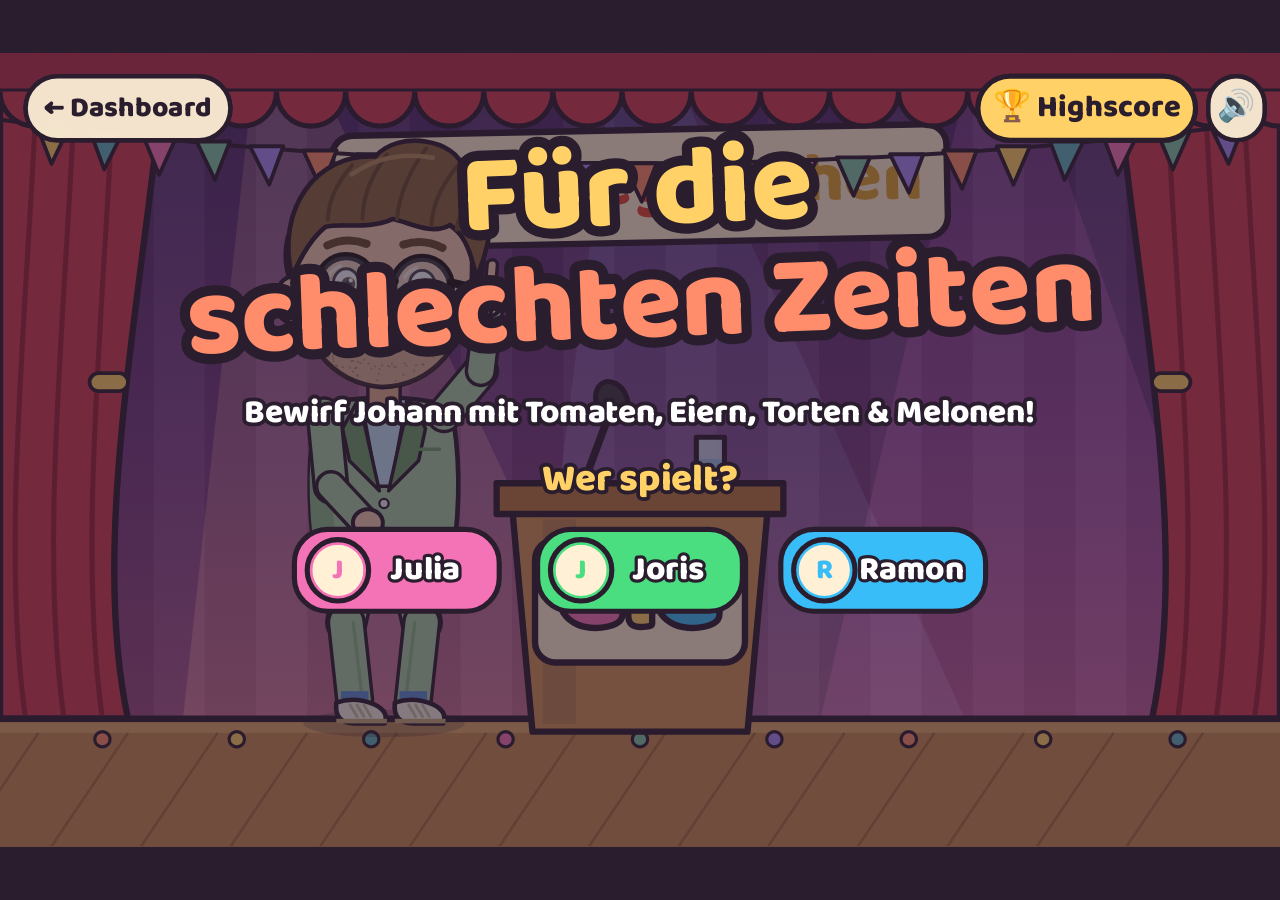
==== schlechte-zeiten.html @ 1fc14982 "Neues Spiel „Für die schlechten Zeiten“ + Kachel im Dashboard - Johann-Karikatur am Rednerpult, bewe" ====
<!doctype html>
<html lang="de">
<head>
<meta charset="utf-8">
<meta name="viewport" content="width=device-width,initial-scale=1,viewport-fit=cover,user-scalable=no">
<meta name="theme-color" content="#2a1d2e">
<title>Für die schlechten Zeiten</title>
<link rel="preconnect" href="https://fonts.googleapis.com">
<link href="https://fonts.googleapis.com/css2?family=Baloo+2:wght@600;800&display=swap" rel="stylesheet">
<style>
html,body{margin:0;height:100%;background:#2a1d2e;overflow:hidden;touch-action:none;-webkit-user-select:none;user-select:none;-webkit-tap-highlight-color:transparent}
canvas{display:block;width:100vw;height:100vh}
/* Hinweis: Handy ins Querformat drehen (nur Handys im Hochformat) */
#rotate{position:fixed;inset:0;z-index:5;display:none;flex-direction:column;align-items:center;justify-content:center;gap:18px;padding:28px;text-align:center;
  background:linear-gradient(160deg,#4a2a6e,#a14f86);color:#fff;font-family:'Baloo 2',system-ui,sans-serif}
#rotate .phone{width:64px;height:104px;border:6px solid #fff;border-radius:16px;position:relative;animation:turn 2.4s ease-in-out infinite}
#rotate .phone::after{content:"";position:absolute;bottom:6px;left:50%;width:14px;height:4px;margin-left:-7px;border-radius:2px;background:#fff}
@keyframes turn{0%,20%{transform:rotate(0)}50%,80%{transform:rotate(-90deg)}100%{transform:rotate(0)}}
#rotate h2{margin:6px 0 0;font-size:30px;font-weight:800;line-height:1.1}
#rotate p{margin:0;font-size:17px;opacity:.85;max-width:300px}
#rotate button{margin-top:6px;font:inherit;font-weight:800;font-size:15px;color:#fff;background:rgba(255,255,255,.18);border:2px solid rgba(255,255,255,.6);border-radius:999px;padding:10px 18px}
@media (orientation:portrait) and (pointer:coarse){ body:not(.hochformat) #rotate{display:flex} }
</style>
</head>
<body>
<canvas id="c"></canvas>
<div id="rotate">
  <div class="phone"></div>
  <h2>Bitte dreh dein Handy 📱↻</h2>
  <p>„Für die schlechten Zeiten" macht im Querformat am meisten Spaß.</p>
  <button onclick="document.body.classList.add('hochformat')">Trotzdem im Hochformat spielen</button>
</div>
<script>
/* =====================================================================
   FÜR DIE SCHLECHTEN ZEITEN
   Johann hält eine Rede am Pult – und du bewirfst ihn mit Tomaten,
   Eiern, Torten und Wassermelonen. Tippen = werfen. 60 Sekunden.
   Alles ist Vektorgrafik → scharf auf jedem Bildschirm.
   ===================================================================== */
const cv = document.getElementById('c'); let g = cv.getContext('2d');
const VW = 1000, VH = 620;                              // logische Spielfläche
let S = 1, OX = 0, OY = 0, DPR = 1;
function fit() {
  DPR = Math.min(devicePixelRatio || 1, 2);
  cv.width = innerWidth * DPR; cv.height = innerHeight * DPR;
  S = Math.min(innerWidth / VW, innerHeight / VH);
  OX = (innerWidth - VW * S) / 2; OY = (innerHeight - VH * S) / 2;
}
addEventListener('resize', fit); fit();

const OUT = '#2a1d2e';
const COL = { coral: '#ff8c6b', gold: '#ffd166', cream: '#fff0d6', teal: '#3a7f8f', tealDk: '#285c69', pink: '#f472b6' };
const FONT = (w, s) => `${w} ${s}px 'Baloo 2', system-ui, sans-serif`;
const rand = (a, b) => a + Math.random() * (b - a);
const clamp = (v, a, b) => Math.max(a, Math.min(b, v));
const store = { get(k, d) { try { const v = localStorage.getItem('fdsz.' + k); return v ? JSON.parse(v) : d; } catch { return d; } }, set(k, v) { try { localStorage.setItem('fdsz.' + k, JSON.stringify(v)); } catch {} } };

/* ---------------- Wurfgeschosse ---------------- */
const ITEMS = [
  { key: 'tomato', name: 'Tomate', pts: 10, speed: .55, r: 16, cool: .22 },
  { key: 'egg', name: 'Ei', pts: 15, speed: .5, r: 13, cool: .3 },
  { key: 'pie', name: 'Torte', pts: 25, speed: .7, r: 22, cool: .55 },
  { key: 'melon', name: 'Melone', pts: 40, speed: .9, r: 28, cool: 1.0 },
];
function drawItem(key, x, y, r, rot = 0) {
  g.save(); g.translate(x, y); g.rotate(rot); g.lineWidth = Math.max(2, r * .14); g.strokeStyle = OUT; g.lineJoin = 'round';
  if (key === 'tomato') {
    g.fillStyle = '#e8402e'; g.beginPath(); g.ellipse(0, 0, r, r * .9, 0, 0, 7); g.fill(); g.stroke();
    g.fillStyle = 'rgba(255,255,255,.45)'; g.beginPath(); g.ellipse(-r * .35, -r * .35, r * .25, r * .15, -.6, 0, 7); g.fill();
    g.fillStyle = '#3fa34d'; g.beginPath(); for (let i = 0; i < 5; i++) { const a = i / 5 * 6.28; g.moveTo(0, -r * .8); g.lineTo(Math.cos(a) * r * .45, -r * .8 + Math.sin(a) * r * .3); } g.lineWidth = r * .12; g.strokeStyle = '#3fa34d'; g.stroke();
  } else if (key === 'egg') {
    g.fillStyle = '#fff8ee'; g.beginPath(); g.ellipse(0, 0, r * .8, r, 0, 0, 7); g.fill(); g.stroke();
    g.fillStyle = 'rgba(42,29,46,.08)'; g.beginPath(); g.ellipse(r * .2, r * .2, r * .45, r * .6, 0, 0, 7); g.fill();
  } else if (key === 'pie') {
    g.fillStyle = '#d9a35b'; g.beginPath(); g.ellipse(0, r * .25, r, r * .55, 0, 0, 7); g.fill(); g.stroke();
    g.fillStyle = '#fff8ee'; g.beginPath(); g.ellipse(0, -r * .05, r * .92, r * .5, 0, 0, 7); g.fill(); g.stroke();
    for (const dx of [-.45, 0, .45]) { g.fillStyle = '#fff8ee'; g.beginPath(); g.arc(dx * r, -r * .35, r * .22, 0, 7); g.fill(); g.stroke(); }
    g.fillStyle = '#e8402e'; g.beginPath(); g.arc(0, -r * .55, r * .16, 0, 7); g.fill(); g.stroke();
  } else {
    g.fillStyle = '#3f9d4a'; g.beginPath(); g.ellipse(0, 0, r, r * .78, 0, 0, 7); g.fill(); g.stroke();
    g.strokeStyle = '#2a6b33'; g.lineWidth = r * .1; for (const k of [-.5, 0, .5]) { g.beginPath(); g.ellipse(k * r * .7, 0, r * .12, r * .7, 0, 0, 7); g.stroke(); }
    g.fillStyle = 'rgba(255,255,255,.35)'; g.beginPath(); g.ellipse(-r * .4, -r * .4, r * .25, r * .12, -.5, 0, 7); g.fill();
  }
  g.restore();
}
// Spritzer (bleiben an Johann oder an der Wand kleben)
function drawSplat(sp) {
  g.save(); g.translate(sp.x, sp.y); g.rotate(sp.rot); g.scale(sp.s, sp.s); g.globalAlpha = sp.a ?? 1;
  const blobs = sp.blobs;
  if (sp.key === 'tomato') { g.fillStyle = '#d93a2b'; blobs.forEach(b => { g.beginPath(); g.ellipse(b[0], b[1], b[2], b[2] * .8, 0, 0, 7); g.fill(); }); g.fillStyle = '#ffd38a'; blobs.slice(0, 4).forEach(b => { g.beginPath(); g.ellipse(b[0] * .5, b[1] * .5, 2, 1.4, 0, 0, 7); g.fill(); }); }
  else if (sp.key === 'egg') { g.fillStyle = '#fff8ee'; blobs.forEach(b => { g.beginPath(); g.arc(b[0], b[1], b[2], 0, 7); g.fill(); }); g.fillStyle = '#ffc533'; g.beginPath(); g.arc(0, 0, 8, 0, 7); g.fill(); g.fillStyle = 'rgba(255,255,255,.5)'; g.beginPath(); g.arc(-2, -2, 2.5, 0, 7); g.fill(); }
  else if (sp.key === 'pie') { g.fillStyle = '#fffaf2'; blobs.forEach(b => { g.beginPath(); g.arc(b[0], b[1], b[2] * 1.2, 0, 7); g.fill(); }); g.fillStyle = '#e8402e'; g.beginPath(); g.arc(3, -4, 4, 0, 7); g.fill(); g.fillStyle = '#d9a35b'; g.fillRect(-10, 6, 8, 4); }
  else { g.fillStyle = '#ff5a6b'; blobs.forEach(b => { g.beginPath(); g.arc(b[0], b[1], b[2], 0, 7); g.fill(); }); g.fillStyle = '#2a1d2e'; blobs.slice(0, 7).forEach(b => { g.beginPath(); g.ellipse(b[0] * .6, b[1] * .6, 1.6, 2.6, .5, 0, 7); g.fill(); }); g.fillStyle = '#3f9d4a'; g.fillRect(-14, 10, 12, 4); g.fillRect(6, -14, 10, 4); }
  g.restore();
}
function makeSplat(key, x, y, size) {
  const n = key === 'melon' ? 12 : key === 'pie' ? 9 : 7, blobs = [];
  for (let i = 0; i < n; i++) { const a = rand(0, 6.28), d = i === 0 ? 0 : rand(4, 16); blobs.push([Math.cos(a) * d, Math.sin(a) * d, i === 0 ? 11 : rand(3, 7)]); }
  return { key, x, y, s: size, rot: rand(0, 6.28), blobs, life: 1 };
}

/* =====================================================================
   JOHANN – Karikatur (großer Kopf, Haartolle, runde Brille, Dreitagebart,
   mintgrüner Anzug, hellblaues Hemd, weiße Sneaker, „Raute"-Hände)
   Ursprung = zwischen den Füßen. Höhe ≈ 330.
   ===================================================================== */
const J = { skin: '#f3cdb2', skinSh: '#e2ad90', stubble: 'rgba(120,80,55,.22)', hair: '#8b6640', hairDk: '#664a2c', hairHi: '#b38b5c',
  suit: '#a9cfa8', suitSh: '#8ab889', suitDk: '#6f9d6e', shirt: '#bfe0f5', shoe: '#f3eee4', sock: '#5b8fd6' };
function limb(x1, y1, x2, y2, w, col) {
  g.lineCap = 'round'; g.strokeStyle = OUT; g.lineWidth = w + 6; g.beginPath(); g.moveTo(x1, y1); g.lineTo(x2, y2); g.stroke();
  g.strokeStyle = col; g.lineWidth = w; g.beginPath(); g.moveTo(x1, y1); g.lineTo(x2, y2); g.stroke();
}
function shape(fill, path, lw = 4) { g.beginPath(); path(); g.closePath(); g.fillStyle = fill; g.fill(); g.lineWidth = lw; g.strokeStyle = OUT; g.lineJoin = 'round'; g.stroke(); }
function drawJohann(jx, jy, sc, st) {
  // st: { t, mood: 'smug'|'hit'|'angry'|'duck', hands: 'raute'|'up'|'point', duck: 0..1, walk }
  g.save(); g.translate(jx, jy); g.scale(sc, sc);
  const D = st.duck * CROUCH, bob = Math.sin(st.t * 3) * 2 * (1 - st.duck), step = Math.sin(st.walk) * 10 * (1 - st.duck);
  // Schatten
  g.fillStyle = 'rgba(42,29,46,.22)'; g.beginPath(); g.ellipse(0, 4, 70, 12, 0, 0, 7); g.fill();
  // Beine (mintgrüne Hose): Hüfte sinkt beim Ducken, Knie knicken nach außen → echtes In-die-Hocke-Gehen
  for (const s of [-1, 1]) {
    const fx = s * (22 + st.duck * 18) + (s > 0 ? step : -step) * .6, fy = -16, hx = s * 18, hy = -150 + D;
    const dx = fx - hx, dy = fy - hy, d = Math.hypot(dx, dy), seg = 68, k = Math.sqrt(Math.max(0, seg * seg - (d / 2) ** 2));
    const kx = (hx + fx) / 2 + s * k * dy / d, ky = (hy + fy) / 2 - s * k * dx / d;
    limb(hx, hy, kx, ky, 31, J.suit); limb(kx, ky, fx, fy, 28, J.suit);
    g.strokeStyle = J.suitSh; g.lineWidth = 3; g.beginPath(); g.moveTo(kx - s * 6, ky); g.lineTo(fx - s * 6, fy - 6); g.stroke();
    g.fillStyle = J.sock; g.fillRect(fx - 12, -24, 24, 10);
    shape(J.shoe, () => { g.moveTo(fx - 16, -14); g.quadraticCurveTo(fx - 18, 4, fx, 4); g.lineTo(fx + 26, 4); g.quadraticCurveTo(fx + 30, -6, fx + 18, -12); g.quadraticCurveTo(fx, -20, fx - 16, -14); });
    g.strokeStyle = '#c9bfa8'; g.lineWidth = 2.4; for (const q of [0, 6, 12]) { g.beginPath(); g.moveTo(fx - 4 + q, -12); g.lineTo(fx + 2 + q, -2); g.stroke(); }
    g.fillStyle = '#c9a77a'; g.fillRect(fx - 16, 0, 44, 4);
  }
  g.translate(0, D + bob);
  // Oberkörper: Sakko
  shape(J.suit, () => { g.moveTo(-58, -270); g.quadraticCurveTo(0, -284, 58, -270); g.quadraticCurveTo(70, -210, 60, -140); g.lineTo(-60, -140); g.quadraticCurveTo(-70, -210, -58, -270); });
  g.fillStyle = J.suitSh; g.beginPath(); g.moveTo(-58, -270); g.quadraticCurveTo(-70, -210, -60, -140); g.lineTo(-40, -140); g.quadraticCurveTo(-50, -210, -40, -268); g.fill();
  // Hemd + Revers
  shape(J.shirt, () => { g.moveTo(-20, -276); g.lineTo(20, -276); g.lineTo(6, -200); g.lineTo(-6, -200); }, 3);
  shape(J.suitDk, () => { g.moveTo(-22, -276); g.lineTo(-4, -196); g.lineTo(-30, -222); g.lineTo(-36, -250); }, 3);
  shape(J.suitDk, () => { g.moveTo(22, -276); g.lineTo(4, -196); g.lineTo(30, -222); g.lineTo(36, -250); }, 3);
  g.fillStyle = '#e8f3f2'; for (const y of [-185, -160]) { g.beginPath(); g.arc(0, y, 4, 0, 7); g.fill(); g.lineWidth = 2; g.strokeStyle = OUT; g.stroke(); }
  g.strokeStyle = J.suitDk; g.lineWidth = 3; g.beginPath(); g.moveTo(26, -232); g.lineTo(48, -232); g.stroke();
  // Arme + Hände
  if (st.hands === 'up') {                                 // Hände schützend hoch
    limb(-52, -262, -70, -300, 26, J.suit); limb(-70, -300, -40, -330, 22, J.suit);
    limb(52, -262, 70, -300, 26, J.suit); limb(70, -300, 40, -330, 22, J.suit);
    for (const s of [-1, 1]) { shape(J.skin, () => g.ellipse(s * 36, -338, 14, 16, 0, 0, 7), 3.5); }
  } else if (st.hands === 'point') {                       // erhobener Zeigefinger (Rede!)
    limb(-52, -262, -46, -200, 26, J.suit); limb(-46, -200, -20, -172, 22, J.suit); shape(J.skin, () => g.ellipse(-14, -168, 13, 12, 0, 0, 7), 3.5);
    limb(52, -262, 84, -300, 26, J.suit); limb(84, -300, 90, -350, 22, J.suit);
    shape(J.skin, () => g.ellipse(90, -360, 12, 13, 0, 0, 7), 3.5); limb(92, -370, 94, -392, 6, J.skin);
  } else {                                                 // die berühmte „Raute"
    limb(-52, -262, -50, -196, 26, J.suit); limb(-50, -196, -16, -176, 22, J.suit);
    limb(52, -262, 50, -196, 26, J.suit); limb(50, -196, 16, -176, 22, J.suit);
    shape(J.skin, () => { g.moveTo(-16, -186); g.lineTo(0, -200); g.lineTo(16, -186); g.lineTo(0, -160); }, 3.5);
    g.fillStyle = J.suit; g.beginPath(); g.moveTo(-6, -184); g.lineTo(0, -190); g.lineTo(6, -184); g.lineTo(0, -174); g.fill();
  }
  // Hals
  shape(J.skinSh, () => g.rect(-14, -296, 28, 26), 3);
  drawHead(st);
  // Spritzer, die an Johann kleben (lokale Koordinaten)
  for (const sp of st.stains) drawSplat(sp);
  g.restore();
}
function drawHead(st) {
  g.save(); g.translate(0, -370);
  const tilt = st.mood === 'hit' ? Math.sin(st.t * 40) * .06 : Math.sin(st.t * 1.6) * .03; g.rotate(tilt);
  // Haare hinten
  shape(J.hairDk, () => g.ellipse(0, -30, 86, 74, 0, 0, 7), 4);
  // Ohren
  for (const s of [-1, 1]) shape(J.skin, () => g.ellipse(s * 80, 10, 14, 20, 0, 0, 7), 3.5);
  // Gesicht (großer, runder Karikatur-Kopf)
  shape(J.skin, () => { g.moveTo(-76, -20); g.bezierCurveTo(-80, -90, 80, -90, 76, -20); g.bezierCurveTo(78, 50, 40, 82, 0, 84); g.bezierCurveTo(-40, 82, -78, 50, -76, -20); });
  // Dreitagebart
  g.save(); g.beginPath(); g.moveTo(-70, 18); g.bezierCurveTo(-60, 70, -30, 84, 0, 84); g.bezierCurveTo(30, 84, 60, 70, 70, 18); g.bezierCurveTo(50, 46, 30, 30, 0, 32); g.bezierCurveTo(-30, 30, -50, 46, -70, 18); g.fillStyle = J.stubble; g.fill();
  g.fillStyle = 'rgba(100,65,45,.35)'; for (let i = 0; i < 70; i++) { const a = rand(.2, 2.9), r = rand(55, 78); g.fillRect(Math.cos(a) * r * .9, 20 + Math.sin(a) * r * .75, 1.6, 1.6); }
  g.restore();
  // Wangen
  g.fillStyle = 'rgba(235,120,110,.28)'; g.beginPath(); g.ellipse(-46, 22, 16, 10, 0, 0, 7); g.ellipse(46, 22, 16, 10, 0, 0, 7); g.fill();
  // Augen hinter der Brille
  const angry = st.mood === 'angry', hitM = st.mood === 'hit', cry = st.mood === 'cry';
  for (const s of [-1, 1]) {
    const ex = s * 33, ey = -6;
    if (cry) { g.strokeStyle = OUT; g.lineWidth = 5; g.lineCap = 'round'; g.beginPath(); g.arc(ex, ey + 6, 10, 3.6, 5.8); g.stroke(); }
    else if (hitM) { g.strokeStyle = OUT; g.lineWidth = 4; g.beginPath(); g.moveTo(ex - 9, ey - 6); g.lineTo(ex + 9, ey + 6); g.moveTo(ex + 9, ey - 6); g.lineTo(ex - 9, ey + 6); g.stroke(); }
    else { shape('#fff', () => g.ellipse(ex, ey, 11, angry ? 7 : 12, 0, 0, 7), 2.5); g.fillStyle = '#5a4632'; g.beginPath(); g.arc(ex + 2, ey + 1, 6, 0, 7); g.fill(); g.fillStyle = OUT; g.beginPath(); g.arc(ex + 2, ey + 1, 3, 0, 7); g.fill(); g.fillStyle = '#fff'; g.beginPath(); g.arc(ex + 4, ey - 2, 1.8, 0, 7); g.fill(); }
  }
  // runde schwarze Brille
  g.lineWidth = 7; g.strokeStyle = '#1a1418';
  for (const s of [-1, 1]) { g.beginPath(); g.arc(s * 33, -4, 25, 0, 7); g.stroke(); g.fillStyle = 'rgba(200,230,255,.18)'; g.fill(); }
  g.beginPath(); g.moveTo(-9, -8); g.quadraticCurveTo(0, -14, 9, -8); g.stroke();
  g.beginPath(); g.moveTo(-58, -8); g.lineTo(-78, -4); g.moveTo(58, -8); g.lineTo(78, -4); g.stroke();
  g.strokeStyle = 'rgba(255,255,255,.6)'; g.lineWidth = 3; for (const s of [-1, 1]) { g.beginPath(); g.arc(s * 33, -4, 17, 3.6, 4.4); g.stroke(); }
  // Tränenbäche (laufen unter der Brille hervor)
  if (cry) for (const s of [-1, 1]) {
    const k = (st.t * 2) % 1;
    shape('#7cc8f2', () => { g.moveTo(s * 30, 14); g.quadraticCurveTo(s * 40, 40, s * 34, 72); g.lineTo(s * 26, 72); g.quadraticCurveTo(s * 30, 40, s * 22, 14); }, 3);
    shape('#a8dcf7', () => g.ellipse(s * 34 + s * k * 18, 74 + k * 60, 7, 9, 0, 0, 7), 3);
  }
  // Augenbrauen
  g.strokeStyle = J.hairDk; g.lineWidth = 7; g.lineCap = 'round';
  for (const s of [-1, 1]) { g.beginPath(); if (cry) { g.moveTo(s * 52, -34); g.quadraticCurveTo(s * 34, -38, s * 16, -50); } else if (angry) { g.moveTo(s * 50, -40); g.lineTo(s * 16, -30); } else if (hitM) { g.moveTo(s * 50, -42); g.quadraticCurveTo(s * 33, -54, s * 16, -44); } else { g.moveTo(s * 50, -38); g.quadraticCurveTo(s * 33, -46, s * 16, -40); } g.stroke(); }
  // Nase
  g.strokeStyle = J.skinSh; g.lineWidth = 4; g.beginPath(); g.moveTo(2, 4); g.quadraticCurveTo(12, 26, 0, 30); g.stroke();
  // Mund
  g.strokeStyle = OUT; g.lineWidth = 5;
  if (cry) { shape('#7a2a35', () => { g.moveTo(-26, 60); g.quadraticCurveTo(0, 30, 26, 60); g.quadraticCurveTo(0, 74, -26, 60); }, 4); shape('#e86a7a', () => g.ellipse(0, 62, 12, 5, 0, 0, 7), 0); }
  else if (hitM) { shape('#7a2a35', () => g.ellipse(0, 52, 14, 18, 0, 0, 7), 4); }
  else if (angry) { g.beginPath(); g.moveTo(-20, 56); g.quadraticCurveTo(0, 46, 20, 56); g.stroke(); }
  else { g.beginPath(); g.moveTo(-24, 46); g.quadraticCurveTo(4, 64, 26, 42); g.stroke(); g.lineWidth = 3; g.beginPath(); g.moveTo(26, 42); g.lineTo(30, 38); g.stroke(); }  // verschmitztes Grinsen
  // Haartolle: zerzaust nach oben/hinten
  shape(J.hair, () => {
    g.moveTo(-80, -10); g.bezierCurveTo(-96, -70, -60, -118, -10, -116);
    g.bezierCurveTo(10, -140, 60, -132, 66, -108); g.bezierCurveTo(96, -104, 98, -60, 80, -12);
    g.bezierCurveTo(74, -40, 66, -52, 56, -58); g.bezierCurveTo(40, -48, 20, -60, 6, -62);
    g.bezierCurveTo(-14, -52, -40, -58, -52, -54); g.bezierCurveTo(-64, -44, -72, -30, -80, -10);
  });
  g.strokeStyle = J.hairDk; g.lineWidth = 3.5;
  for (const [a, b, c, d] of [[-50, -60, -30, -108], [-20, -62, 0, -118], [10, -62, 34, -124], [40, -58, 62, -110], [62, -54, 84, -90]]) { g.beginPath(); g.moveTo(a, b); g.quadraticCurveTo((a + c) / 2 - 10, (b + d) / 2, c, d); g.stroke(); }
  g.strokeStyle = J.hairHi; g.lineWidth = 4; g.beginPath(); g.moveTo(-30, -100); g.quadraticCurveTo(0, -122, 40, -116); g.stroke();
  g.restore();
}

/* ---------------- Bühne ---------------- */
const STAGE_Y = 520, PULT_X = 500;
function drawStage(t, noBanner = false) {
  // Wand: warmer Farbverlauf mit Streifen
  const wall = g.createLinearGradient(0, 0, 0, STAGE_Y); wall.addColorStop(0, '#4a2a6e'); wall.addColorStop(.6, '#7a3d86'); wall.addColorStop(1, '#a14f86');
  g.fillStyle = wall; g.fillRect(0, 0, VW, STAGE_Y);
  for (let i = 0; i < 26; i++) { g.fillStyle = i % 2 ? 'rgba(255,255,255,.05)' : 'rgba(0,0,0,.05)'; g.fillRect(i * 40, 0, 40, STAGE_Y); }
  // Scheinwerferkegel (bewegen sich langsam)
  g.save(); g.globalCompositeOperation = 'lighter';
  [['rgba(255,209,102,.16)', 220, .6], ['rgba(244,114,182,.14)', 780, -.5], ['rgba(95,179,191,.13)', 500, .25]].forEach(([c, x, sp], i) => {
    const sw = Math.sin(t * sp + i) * 120; g.fillStyle = c; g.beginPath(); g.moveTo(x - 20, 0); g.lineTo(x + 20, 0); g.lineTo(x + sw + 170, STAGE_Y); g.lineTo(x + sw - 170, STAGE_Y); g.fill();
  });
  g.restore();
  // Banner „Neue Wege gehen" (bunt)
  if (!noBanner) {
  g.save(); g.translate(VW / 2, 104); g.rotate(-.02);
  shape(COL.cream, () => g.roundRect(-240, -44, 480, 88, 16), 5);
  g.font = FONT(800, 54); g.textAlign = 'left'; g.textBaseline = 'middle';
  const words = [['Neue ', COL.teal], ['Wege ', '#e0472f'], ['gehen', '#e0a32e']];
  let wx = -g.measureText('Neue Wege gehen').width / 2; for (const [w, c] of words) { g.fillStyle = c; g.fillText(w, wx, 4); wx += g.measureText(w).width; }
  g.restore();
  }
  // Vorhänge
  for (const s of [0, 1]) {
    g.save(); if (s) { g.translate(VW, 0); g.scale(-1, 1); }
    shape('#d23a4e', () => { g.moveTo(0, 0); g.lineTo(130, 0); g.bezierCurveTo(110, 200, 70, 380, 100, STAGE_Y); g.lineTo(0, STAGE_Y); }, 5);
    g.strokeStyle = '#9a2438'; g.lineWidth = 4; for (const x of [30, 60, 90]) { g.beginPath(); g.moveTo(x, 0); g.bezierCurveTo(x - 8, 200, x - 30, 380, x - 10, STAGE_Y); g.stroke(); }
    shape(COL.gold, () => g.roundRect(70, 250, 30, 14, 7), 3);                    // goldene Raffung
    g.restore();
  }
  // Wimpelkette
  const fl = ['#ff8c6b', '#ffd166', '#5fb3bf', '#f472b6', '#7fc8a9', '#a78bfa'];
  g.strokeStyle = OUT; g.lineWidth = 3; g.beginPath(); g.moveTo(0, 52); g.quadraticCurveTo(VW / 2, 120, VW, 52); g.stroke();
  for (let i = 1; i < 24; i++) { const x = i * VW / 24, y = 52 + Math.sin(i / 24 * Math.PI) * 34, sw = Math.sin(t * 2 + i) * 2;
    shape(fl[i % fl.length], () => { g.moveTo(x - 13, y); g.lineTo(x + 13, y); g.lineTo(x + sw, y + 30); }, 3); }
  shape('#b8304a', () => g.rect(-10, -10, VW + 20, 40), 5);
  for (let i = 0; i < 20; i++) { g.fillStyle = '#d23a4e'; g.beginPath(); g.arc(i * 54 + 27, 30, 27, 0, Math.PI); g.fill(); g.lineWidth = 4; g.strokeStyle = OUT; g.stroke(); }
  // Bühnenboden mit Lichtkante
  shape('#c88a52', () => g.rect(-10, STAGE_Y, VW + 20, VH), 5);
  g.fillStyle = '#e0a868'; g.fillRect(0, STAGE_Y + 3, VW, 8);
  g.strokeStyle = '#a56d3e'; g.lineWidth = 2; for (let x = -40; x < VW; x += 70) { g.beginPath(); g.moveTo(x, STAGE_Y + 11); g.lineTo(x - 60, VH); g.stroke(); }
  for (let i = 0; i < 9; i++) { g.fillStyle = fl[i % fl.length]; g.beginPath(); g.arc(80 + i * 105, STAGE_Y + 16, 6, 0, 7); g.fill(); g.lineWidth = 2.5; g.strokeStyle = OUT; g.stroke(); }  // Bühnenlichter
}
function drawPult() {
  const x = PULT_X, y = STAGE_Y + 10;
  shape('#d39457', () => { g.moveTo(x - 100, y - 176); g.lineTo(x + 100, y - 176); g.lineTo(x + 84, y); g.lineTo(x - 84, y); }, 5);
  shape('#b8783f', () => g.rect(x - 112, y - 194, 224, 24), 5);
  g.fillStyle = 'rgba(42,29,46,.13)'; g.fillRect(x - 76, y - 166, 26, 160);
  // großes „GIG"-Schild in den Personenfarben
  shape(COL.cream, () => g.roundRect(x - 82, y - 150, 164, 96, 16), 5);
  g.font = FONT(800, 78); g.textBaseline = 'middle'; g.textAlign = 'left'; g.lineJoin = 'round';
  const letters = [['G', '#f472b6'], ['I', '#ffd166'], ['G', '#38bdf8']], tw = g.measureText('GIG').width;
  let lx = x - tw / 2;
  for (const [l, c] of letters) { g.lineWidth = 10; g.strokeStyle = OUT; g.strokeText(l, lx, y - 98); g.fillStyle = c; g.fillText(l, lx, y - 98); lx += g.measureText(l).width; }
  // Mikrofon + Wasserglas
  g.lineWidth = 6; g.strokeStyle = OUT; g.beginPath(); g.moveTo(x - 44, y - 194); g.lineTo(x - 24, y - 248); g.stroke();
  shape('#3a3542', () => g.ellipse(x - 22, y - 258, 12, 16, -.4, 0, 7), 4);
  shape('rgba(220,240,255,.75)', () => g.rect(x + 44, y - 230, 22, 36), 4); g.fillStyle = 'rgba(120,180,230,.55)'; g.fillRect(x + 46, y - 213, 18, 17);
}

/* ---------------- Spielzustand ---------------- */
/* Spieler + Highscore: Name kommt aus dem Account der Aufgaben-Website (gleicher Speicher).
   Gemeinsame Bestenliste liegt hinter dem geheimen Einladungs-Schlüssel – ohne Schlüssel nur auf diesem Gerät. */
const PLAYERS = { Julia: '#f472b6', Joris: '#4ade80', Ramon: '#38bdf8' };
const siteGet = k => { try { const v = localStorage.getItem(k); return v ? JSON.parse(v) : null; } catch { return null; } };
const hashKey = new URLSearchParams(location.hash.slice(1)).get('k');
const SCORE_KEY = hashKey || siteGet('todo.key');
const SCORE_URL = SCORE_KEY ? 'https://textdb.dev/api/data/' + SCORE_KEY + '-spiel' : null;
let me = siteGet('todo.me'), board = store.get('board', {}), photos = {}, boardOpen = false;
async function loadBoard() {
  if (!SCORE_URL) return;
  try { const t = await (await fetch(SCORE_URL + '?t=' + Date.now(), { cache: 'no-store' })).text(); if (t.trim()) { board = JSON.parse(t); store.set('board', board); } } catch {}
}
async function saveScore(name, pts) {
  board[name] = { best: Math.max(board[name]?.best || 0, pts), games: (board[name]?.games || 0) + 1, at: Date.now() }; store.set('board', board);
  if (!SCORE_URL) return;
  try {   // erst neu laden, dann nur den eigenen Eintrag ändern → keine fremden Rekorde überschreiben
    const t = await (await fetch(SCORE_URL + '?t=' + Date.now(), { cache: 'no-store' })).text(); const cur = t.trim() ? JSON.parse(t) : {};
    cur[name] = { best: Math.max(cur[name]?.best || 0, pts), games: (cur[name]?.games || 0) + 1, at: Date.now() };
    await fetch(SCORE_URL, { method: 'POST', headers: { 'Content-Type': 'text/plain' }, body: JSON.stringify(cur) }); board = cur; store.set('board', board);
  } catch {}
}
async function loadPhotos() {
  if (!SCORE_KEY) return;
  try { const t = await (await fetch('https://textdb.dev/api/data/' + SCORE_KEY + '-fotos', { cache: 'no-store' })).text(); if (!t.trim()) return;
    for (const [n, src] of Object.entries(JSON.parse(t))) { const im = new Image(); im.src = src; photos[n] = im; } } catch {}
}
loadBoard(); loadPhotos();

let state = 'title', time = 60, score = 0, combo = 0, best = store.get('best', 0), hits = 0, throws = 0;
let sel = 0, cool = 0, projectiles = [], wallSplats = [], particles = [], floaters = [], bubble = null;
const jo = { x: 300, tx: 300, y: STAGE_Y, walk: 0, duck: 0, duckT: 0, mood: 'smug', moodT: 0, hands: 'raute', handsT: 0, stains: [], speed: 90, bubbleT: 2 };
const QUOTES = ['Neue Wege gehen!', 'Wir müssen reden!', 'Das ist Dialog!', 'Bitte sachlich bleiben!', 'Ich bin offen für Kritik!', 'Nächster Punkt!'];
const HIT_QUOTES = ['Hey!', 'Meine Brille!', 'Mein Anzug!!', 'Das war neu!', 'Unsachlich!', 'Aua!', 'Nicht die Haare!'];
const SCALE = .9, CROUCH = 78;                                         // Johanns Größe auf der Bühne

function reset() {
  time = 60; score = 0; combo = 0; hits = 0; throws = 0; projectiles = []; wallSplats = []; particles = []; floaters = [];
  Object.assign(jo, { x: 300, tx: 640, walk: 0, duck: 0, duckT: 4, mood: 'smug', moodT: 0, hands: 'point', handsT: 2, stains: [], speed: 110, bubbleT: 1.5 });
  bubble = { text: 'Neue Wege gehen!', t: 2.2 };
}

/* ---------------- Ton ---------------- */
let actx = null, muted = store.get('muted', false);
function audio() { if (!actx) try { actx = new (window.AudioContext || window.webkitAudioContext)(); } catch {} if (actx?.state === 'suspended') actx.resume(); }
function noise(dur, vol, freq) {
  if (!actx || muted) return;
  const len = actx.sampleRate * dur, b = actx.createBuffer(1, len, actx.sampleRate), d = b.getChannelData(0);
  for (let i = 0; i < len; i++) d[i] = (Math.random() * 2 - 1) * Math.pow(1 - i / len, 2);
  const s = actx.createBufferSource(), f = actx.createBiquadFilter(), gn = actx.createGain();
  s.buffer = b; f.type = 'lowpass'; f.frequency.value = freq; gn.gain.value = vol; s.connect(f).connect(gn).connect(actx.destination); s.start();
}
function tone(fr, dur, vol = .05, slide = 0, type = 'sine') {
  if (!actx || muted) return; const t = actx.currentTime, o = actx.createOscillator(), gn = actx.createGain();
  o.type = type; o.frequency.setValueAtTime(fr, t); if (slide) o.frequency.exponentialRampToValueAtTime(Math.max(40, fr + slide), t + dur);
  gn.gain.setValueAtTime(vol, t); gn.gain.exponentialRampToValueAtTime(.0001, t + dur); o.connect(gn).connect(actx.destination); o.start(); o.stop(t + dur);
}
const SFX = { throw: () => tone(500, .15, .04, 500), splat: big => { noise(big ? .45 : .25, big ? .5 : .35, big ? 900 : 1600); tone(big ? 90 : 140, .2, .08, -40, 'triangle'); }, miss: () => noise(.2, .15, 800), oof: () => tone(220, .25, .05, -80, 'square') };

/* ---------------- Eingabe ---------------- */
function toV(e) { return { x: (e.clientX - OX) / S, y: (e.clientY - OY) / S }; }
const TRAY = ITEMS.map((it, i) => ({ x: VW / 2 + (i - 1.5) * 96, y: VH - 50, r: 36 }));
const BTN_BACK = { x: 20, y: 18, w: 160, h: 50 }, BTN_SCORE = { x: VW - 236, y: 18, w: 170, h: 50 }, BTN_MUTE = { x: VW - 56, y: 18, w: 44, h: 50 };
const PICK = Object.keys(PLAYERS).map((n, i) => ({ n, x: VW / 2 - 270 + i * 190, y: 372, w: 160, h: 64 }));
const BTN_SWITCH = { x: VW / 2 - 90, y: 560, w: 180, h: 36 };
const inR = (p, r) => p.x > r.x && p.x < r.x + r.w && p.y > r.y && p.y < r.y + r.h;
cv.addEventListener('pointerdown', e => {
  e.preventDefault(); audio();
  const p = toV(e);
  if (boardOpen) { boardOpen = false; return; }
  if (inR(p, BTN_MUTE)) { muted = !muted; store.set('muted', muted); return; }
  if (state !== 'play' && inR(p, BTN_SCORE)) { boardOpen = true; loadBoard(); return; }
  if (state === 'title' && inR(p, BTN_BACK)) { location.href = 'index.html'; return; }
  if (state === 'title') {
    if (!me) { const k = PICK.find(b => inR(p, b)); if (k) { me = k.n; try { localStorage.setItem('todo.me', JSON.stringify(me)); } catch {} } return; }
    if (inR(p, BTN_SWITCH)) { me = null; return; }
    reset(); state = 'play'; return;
  }
  if (state === 'over') { if (overT > 0) return; reset(); state = 'play'; return; }
  const ti = TRAY.findIndex(b => Math.hypot(p.x - b.x, p.y - b.y) < b.r + 8);
  if (ti >= 0) { sel = ti; return; }
  if (p.y > VH - 100 && Math.abs(p.x - VW / 2) < 220) return;     // Klicks auf die Leiste nicht als Wurf werten
  throwAt(p.x, p.y);
});
addEventListener('keydown', e => { if (e.key >= '1' && e.key <= '4') sel = +e.key - 1; if (e.key === 'm') { muted = !muted; store.set('muted', muted); } });

function throwAt(tx, ty) {
  if (state !== 'play' || cool > 0) return;
  const it = ITEMS[sel]; cool = it.cool; throws++;
  projectiles.push({ it, sx: VW / 2 + rand(-40, 40), sy: VH + 40, tx, ty: Math.min(ty, STAGE_Y + 30), t: 0, rot: rand(0, 6), spin: rand(-12, 12) });
  SFX.throw();
}

/* ---------------- Logik ---------------- */
let overT = 0;
function johannHitZones() {
  const s = SCALE, x = jo.x, base = jo.y + jo.duck * CROUCH * s;
  return {
    head: { x, y: base - 370 * s - 20 * s, r: 92 * s },
    body: { x: x - 70 * s, y: base - 290 * s, w: 140 * s, h: 160 * s },
    legs: { x: x - 55 * s, y: base - 150 * s, w: 110 * s, h: jo.y - (base - 150 * s) },
  };
}
const behindPult = () => Math.abs(jo.x - PULT_X) < 100;

function update(dt) {
  if (state === 'over') { overT -= dt; }
  if (state !== 'play') { jo.walk += dt * 2; return; }
  time -= dt; cool = Math.max(0, cool - dt);
  if (time <= 0) { time = 0; state = 'over'; overT = 1; if (score > best) { best = score; store.set('best', best); } if (me) saveScore(me, score); return; }
  // Johann läuft hin und her – je später, desto schneller und öfter ducken
  const hurry = 1 + (60 - time) / 45;
  const dx = jo.tx - jo.x;
  if (Math.abs(dx) < 6) { if (Math.random() < dt * 1.5) jo.tx = rand(170, 830); }
  else { jo.x += Math.sign(dx) * Math.min(Math.abs(dx), jo.speed * hurry * dt); jo.walk += dt * 9; }
  if ((jo.duckT -= dt) <= 0) { jo.duckGoal = jo.duckGoal ? 0 : 1; jo.duckT = jo.duckGoal ? rand(.6, 1.2) : rand(2.5, 5) / hurry; }
  jo.duck += ((jo.duckGoal || 0) - jo.duck) * Math.min(1, dt * 9);
  if ((jo.moodT -= dt) <= 0) jo.mood = combo >= 4 ? 'angry' : 'smug';
  if ((jo.handsT -= dt) <= 0) { jo.hands = Math.random() < .5 ? 'raute' : 'point'; jo.handsT = rand(1.5, 3.5); }
  if ((jo.bubbleT -= dt) <= 0) { bubble = { text: QUOTES[Math.floor(Math.random() * QUOTES.length)], t: 2 }; jo.bubbleT = rand(4, 7); }
  if (bubble && (bubble.t -= dt) <= 0) bubble = null;
  // Würfe
  for (const p of projectiles) {
    p.t += dt / p.it.speed; p.rot += p.spin * dt;
    if (p.t >= 1) {
      p.done = true;
      const z = johannHitZones(), hitHead = Math.hypot(p.tx - z.head.x, p.ty - z.head.y) < z.head.r + p.it.r * .5;
      const inRect = r => p.tx > r.x - p.it.r * .4 && p.tx < r.x + r.w + p.it.r * .4 && p.ty > r.y && p.ty < r.y + r.h;
      const hitBody = inRect(z.body) || (!behindPult() && inRect(z.legs));
      const pultBlock = p.tx > PULT_X - 105 && p.tx < PULT_X + 105 && p.ty > STAGE_Y - 185;
      if ((hitHead || hitBody) && !(pultBlock && !hitHead)) {
        combo++; hits++;
        const pts = Math.round(p.it.pts * (hitHead ? 2 : 1) * (1 + Math.min(combo - 1, 9) * .2));
        score += pts;
        floaters.push({ x: p.tx, y: p.ty - 20, text: `+${pts}${hitHead ? ' KOPF!' : ''}`, t: 1, col: hitHead ? COL.gold : '#fff' });
        if (combo >= 3) floaters.push({ x: p.tx, y: p.ty - 54, text: `${combo}er COMBO`, t: 1, col: COL.pink });
        // Spritzer klebt an Johann (in seinen lokalen Koordinaten)
        const s = SCALE, lx = (p.tx - jo.x) / s, ly = (p.ty - jo.y) / s - jo.duck * CROUCH;
        jo.stains.push(makeSplat(p.it.key, lx, ly, p.it.key === 'melon' ? 2.6 : p.it.key === 'pie' ? 2.1 : 1.5));
        if (jo.stains.length > 40) jo.stains.shift();
        jo.mood = 'hit'; jo.moodT = .5; jo.hands = 'up'; jo.handsT = .7;
        if (Math.random() < .5) bubble = { text: HIT_QUOTES[Math.floor(Math.random() * HIT_QUOTES.length)], t: 1.2 };
        SFX.splat(p.it.key === 'melon' || p.it.key === 'pie'); SFX.oof();
        splash(p.tx, p.ty, p.it.key, 18);
        shakeT = p.it.key === 'melon' ? .25 : .1;
      } else {
        combo = 0;
        wallSplats.push(Object.assign(makeSplat(p.it.key, p.tx, p.ty, p.it.key === 'melon' ? 2.4 : 1.6), { a: 1 }));
        if (wallSplats.length > 30) wallSplats.shift();
        splash(p.tx, p.ty, p.it.key, 10); SFX.miss(); SFX.splat(false);
      }
    }
  }
  projectiles = projectiles.filter(p => !p.done);
  particles = particles.filter(q => (q.x += q.vx * dt, q.y += q.vy * dt, q.vy += 900 * dt, (q.t -= dt) > 0));
  floaters = floaters.filter(f => (f.y -= 50 * dt, (f.t -= dt) > 0));
  wallSplats.forEach(w => { w.y += 6 * dt; w.a = Math.max(.25, w.a - dt * .05); });   // läuft langsam die Wand runter
}
let shakeT = 0;
function splash(x, y, key, n) {
  const c = { tomato: ['#e8402e', '#ff7a5c'], egg: ['#ffc533', '#fff8ee'], pie: ['#fffaf2', '#d9a35b'], melon: ['#ff5a6b', '#3f9d4a'] }[key];
  for (let i = 0; i < n; i++) { const a = rand(0, 6.28), v = rand(100, 380); particles.push({ x, y, vx: Math.cos(a) * v, vy: Math.sin(a) * v - 200, t: rand(.4, .8), c: c[i % 2], r: rand(3, 7) }); }
}

/* ---------------- Zeichnen ---------------- */
function render(now) {
  const t = now / 1000;
  g.setTransform(DPR, 0, 0, DPR, 0, 0);
  g.fillStyle = '#2a1d2e'; g.fillRect(0, 0, innerWidth, innerHeight);
  g.translate(OX, OY); g.scale(S, S);
  if (shakeT > 0) g.translate(rand(-6, 6), rand(-6, 6));
  g.save(); g.beginPath(); g.rect(0, 0, VW, VH); g.clip();
  drawStage(t);
  wallSplats.forEach(drawSplat);
  // Johann (hinter dem Pult, wenn er dort steht)
  const st = { t, mood: jo.mood, hands: jo.duck > .35 ? 'up' : jo.hands, duck: jo.duck, walk: jo.walk, stains: jo.stains };
  if (behindPult()) { drawJohann(jo.x, jo.y, SCALE, st); drawPult(); } else { drawPult(); drawJohann(jo.x, jo.y, SCALE, st); }
  // Sprechblase
  if (bubble && state !== 'title') {
    const z = johannHitZones(), bx = clamp(jo.x + 120, 160, VW - 160), by = z.head.y - 110;
    g.font = FONT(800, 26); const w = g.measureText(bubble.text).width + 40;
    shape('#fff8ee', () => { g.roundRect(bx - w / 2, by - 30, w, 56, 18); }, 4);
    shape('#fff8ee', () => { g.moveTo(bx - 40, by + 22); g.lineTo(jo.x + 40, z.head.y - 50); g.lineTo(bx - 10, by + 24); }, 4);
    g.fillStyle = '#fff8ee'; g.fillRect(bx - 44, by + 18, 40, 8);
    g.fillStyle = OUT; g.textAlign = 'center'; g.textBaseline = 'middle'; g.fillText(bubble.text, bx, by);
  }
  // Würfe im Flug (Bogen + werden kleiner = fliegen in die Tiefe)
  for (const p of projectiles) {
    const k = p.t, x = p.sx + (p.tx - p.sx) * k, y = p.sy + (p.ty - p.sy) * k - Math.sin(k * Math.PI) * 180, sc = 1.7 - .7 * k;
    drawItem(p.it.key, x, y, p.it.r * sc, p.rot);
  }
  particles.forEach(q => { g.fillStyle = q.c; g.beginPath(); g.arc(q.x, q.y, q.r, 0, 7); g.fill(); });
  floaters.forEach(f => { g.globalAlpha = Math.min(1, f.t * 2); g.font = FONT(800, 34); g.textAlign = 'center'; g.lineWidth = 6; g.strokeStyle = OUT; g.strokeText(f.text, f.x, f.y); g.fillStyle = f.col; g.fillText(f.text, f.x, f.y); g.globalAlpha = 1; });
  g.restore();
  hud();
  if (state === 'title') titleScreen(t);
  if (state === 'over') overScreen(t);
  if (state !== 'play') topButtons();
  if (boardOpen) boardScreen();
}
function pill(x, y, w, h, fill, lw = 4) { shape(fill, () => g.roundRect(x, y, w, h, Math.min(h / 2, 26)), lw); }
function label(txt, x, y, size, fill, align = 'center', stroke = OUT, sw = 7) {
  g.font = FONT(800, size); g.textAlign = align; g.textBaseline = 'middle'; g.lineJoin = 'round';
  if (stroke) { g.lineWidth = sw; g.strokeStyle = stroke; g.strokeText(txt, x, y); }
  g.fillStyle = fill; g.fillText(txt, x, y);
}
function avatarCircle(name, x, y, r) {
  shape(PLAYERS[name], () => g.arc(x, y, r + 4, 0, 7), 4);
  const im = photos[name];
  g.save(); g.beginPath(); g.arc(x, y, r, 0, 7); g.clip();
  if (im && im.complete && im.naturalWidth) g.drawImage(im, x - r, y - r, r * 2, r * 2);
  else { g.fillStyle = '#fff0d6'; g.fillRect(x - r, y - r, r * 2, r * 2); label(name[0], x, y + 2, r * 1.1, PLAYERS[name], 'center', null); }
  g.restore();
}
function topButtons() {
  if (state === 'title') { pill(BTN_BACK.x, BTN_BACK.y, BTN_BACK.w, BTN_BACK.h, 'rgba(255,240,214,.9)', 3.5); label('← Dashboard', BTN_BACK.x + BTN_BACK.w / 2, BTN_BACK.y + 27, 22, OUT, 'center', null); }
  if (state !== 'play') { pill(BTN_SCORE.x, BTN_SCORE.y, BTN_SCORE.w, BTN_SCORE.h, COL.gold); label('🏆 Highscore', BTN_SCORE.x + BTN_SCORE.w / 2, BTN_SCORE.y + 27, 24, OUT, 'center', null); }
  pill(BTN_MUTE.x, BTN_MUTE.y, BTN_MUTE.w, BTN_MUTE.h, 'rgba(255,240,214,.9)', 3.5);
  g.font = FONT(800, 24); g.textAlign = 'center'; g.textBaseline = 'middle'; g.fillText(muted ? '🔇' : '🔊', BTN_MUTE.x + 22, BTN_MUTE.y + 27);
}
function hud() {
  if (state === 'play' || state === 'over') {
    // Punkte
    pill(20, 18, 200, 54, '#ff8c6b');
    if (me) avatarCircle(me, 50, 45, 18);
    label(`${score}`, 140, 46, 36, '#fff');
    // Zeit als Balken-Uhr
    const tw = 220, tx = VW / 2 - tw / 2;
    pill(tx, 18, tw, 54, '#fff0d6');
    shape(time < 10 ? '#e0472f' : '#5fb3bf', () => g.roundRect(tx + 8, 28, Math.max(20, (tw - 16) * time / 60), 34, 17), 3);
    label(`${Math.ceil(time)} s`, VW / 2, 46, 30, '#fff');
    if (combo >= 2) { g.save(); g.translate(VW / 2 + 190, 46); g.rotate(-.06); pill(-70, -24, 140, 48, COL.pink); label(`Combo x${combo}`, 0, 1, 24, '#fff', 'center', null); g.restore(); }
  }
  topButtons();
  // Wurfleiste
  if (state === 'play') {
    const bx = VW / 2 - 200, by = VH - 96;
    shape('rgba(42,29,46,.78)', () => g.roundRect(bx, by, 400, 88, 30), 0);
    TRAY.forEach((b, i) => {
      const on = i === sel, lift = on ? -8 : 0;
      shape(on ? COL.gold : '#fff0d6', () => g.arc(b.x, b.y + lift, b.r, 0, 7), on ? 5 : 3);
      drawItem(ITEMS[i].key, b.x, b.y - 4 + lift, ITEMS[i].r * (on ? 1 : .85), -.2);
      if (on && cool > 0) { g.fillStyle = 'rgba(42,29,46,.4)'; g.beginPath(); g.moveTo(b.x, b.y + lift); g.arc(b.x, b.y + lift, b.r, -Math.PI / 2, -Math.PI / 2 + 6.28 * cool / ITEMS[i].cool); g.fill(); }
      if (on) label(ITEMS[i].name, b.x, b.y - b.r - 18 + lift, 20, '#fff', 'center', OUT, 5);
    });
  }
}
function titleScreen(t) {
  g.fillStyle = 'rgba(42,29,46,.55)'; g.fillRect(0, 0, VW, VH);
  g.save(); g.translate(VW / 2, 176); g.rotate(-.04 + Math.sin(t * 2) * .015);
  label('Für die', 0, -58, 88, COL.gold, 'center', OUT, 16);
  label('schlechten Zeiten', 0, 30, 88, COL.coral, 'center', OUT, 16);
  g.restore();
  label('Bewirf Johann mit Tomaten, Eiern, Torten & Melonen!', VW / 2, 284, 26, '#fff', 'center', OUT, 6);
  if (!me) {
    label('Wer spielt?', VW / 2, 336, 30, COL.gold, 'center', OUT, 6);
    PICK.forEach(b => { pill(b.x, b.y, b.w, b.h, PLAYERS[b.n]); avatarCircle(b.n, b.x + 34, b.y + 32, 20); label(b.n, b.x + 102, b.y + 34, 26, '#fff', 'center', OUT, 5); });
    return;
  }
  [['tomato', 300], ['egg', 420], ['pie', 580], ['melon', 700]].forEach(([k, x], i) => drawItem(k, x, 360 + Math.sin(t * 3 + i) * 8, 30, Math.sin(t + i) * .3));
  avatarCircle(me, VW / 2 - 110, 452, 22); label(`Hallo ${me}!`, VW / 2 + 20, 454, 30, '#fff', 'center', OUT, 6);
  if (Math.floor(t * 2) % 2) label('Tippen zum Starten', VW / 2, 512, 36, COL.gold, 'center', OUT, 7);
  pill(BTN_SWITCH.x, BTN_SWITCH.y, BTN_SWITCH.w, BTN_SWITCH.h, 'rgba(255,240,214,.85)', 3);
  label('Spieler wechseln', VW / 2, BTN_SWITCH.y + 19, 18, OUT, 'center', null);
}
function overScreen(t) {
  g.fillStyle = 'rgba(42,29,46,.6)'; g.fillRect(0, 0, VW, VH);
  shape(COL.cream, () => g.roundRect(VW / 2 - 260, 110, 520, 380, 30), 6);
  label('Zeit um!', VW / 2, 166, 46, OUT, 'center', null);
  label(`${score}`, VW / 2, 252, 84, COL.coral, 'center', OUT, 10);
  label(`${hits} Treffer von ${throws} Würfen`, VW / 2, 324, 26, OUT, 'center', null);
  const mine = me ? board[me]?.best || 0 : best;
  label(score > 0 && score >= mine ? '🏆 Neuer Rekord!' : `Dein Rekord: ${mine}`, VW / 2, 364, 26, OUT, 'center', null);
  const lead = Object.entries(board).sort((a, b) => b[1].best - a[1].best)[0];
  if (lead) label(`Spitze: ${lead[0]} mit ${lead[1].best}`, VW / 2, 400, 22, PLAYERS[lead[0]] || OUT, 'center', OUT, 4);
  if (overT <= 0 && Math.floor(t * 2) % 2) label('Tippen für noch eine Runde', VW / 2, 452, 30, COL.teal, 'center', null);
}
function boardScreen() {
  g.fillStyle = 'rgba(42,29,46,.72)'; g.fillRect(0, 0, VW, VH);
  shape(COL.cream, () => g.roundRect(VW / 2 - 290, 70, 580, 480, 30), 6);
  label('🏆 Highscore', VW / 2, 124, 46, OUT, 'center', null);
  const rows = Object.keys(PLAYERS).map(n => [n, board[n]?.best || 0, board[n]?.games || 0]).sort((a, b) => b[1] - a[1]);
  rows.forEach(([n, pts, games], i) => {
    const y = 200 + i * 104, lead = i === 0 && pts > 0;
    pill(VW / 2 - 250, y - 40, 500, 84, lead ? '#fff6c2' : '#fff', 4);
    label(`${i + 1}.`, VW / 2 - 212, y + 2, 34, lead ? '#e0a32e' : OUT, 'center', null);
    avatarCircle(n, VW / 2 - 150, y + 2, 26);
    label(n, VW / 2 - 108, y - 8, 30, PLAYERS[n], 'left', OUT, 5);
    label(games ? `${games} ${games === 1 ? 'Runde' : 'Runden'}` : 'noch nicht gespielt', VW / 2 - 108, y + 22, 18, '#8a7a90', 'left', null);
    label(`${pts}`, VW / 2 + 210, y + 2, 40, lead ? '#e0a32e' : OUT, 'right', null);
    if (lead) label('👑', VW / 2 - 150, y - 34, 26, '#000', 'center', null);
  });
  label(SCORE_URL ? 'Gemeinsame Bestenliste von euch dreien' : 'Bestenliste auf diesem Gerät', VW / 2, 522, 18, '#8a7a90', 'center', null);
}

/* ---------------- Schleife ---------------- */
let last = performance.now();
function loop(now) {
  const dt = Math.min(.05, (now - last) / 1000); last = now;
  if (shakeT > 0) shakeT -= dt;
  update(dt); render(now);
  requestAnimationFrame(loop);
}
function drawCrowdPerson(x, y, sc, col, skin, hair, pose, t, i) {
  g.save(); g.translate(x, y); g.scale(sc, sc);
  // Arme (Faust hoch / Daumen runter)
  if (pose === 'fist') { limb(18, -40, 34 + Math.sin(t * 8 + i) * 4, -110, 16, col); shape(skin, () => g.arc(36 + Math.sin(t * 8 + i) * 4, -118, 11, 0, 7), 3); }
  if (pose === 'down') { limb(-18, -40, -40, -86, 16, col); shape(skin, () => g.roundRect(-52, -104, 22, 20, 6), 3); limb(-41, -84, -41, -66, 7, skin); }
  shape(col, () => g.roundRect(-38, -50, 76, 90, 30), 4);                          // Schultern
  // von hinten gesehen: Nacken, Ohren, Hinterkopf voller Haare (sie schauen zu Johann)
  shape(skin, () => g.rect(-12, -58, 24, 14), 3);
  for (const e of [-1, 1]) shape(skin, () => g.ellipse(e * 29, -80, 7, 10, 0, 0, 7), 3);
  shape(hair, () => g.ellipse(0, -84, 30, 35, 0, 0, 7), 4);
  g.strokeStyle = 'rgba(0,0,0,.18)'; g.lineWidth = 3; g.beginPath(); g.moveTo(-10, -112); g.quadraticCurveTo(-4, -90, -12, -60); g.moveTo(10, -112); g.quadraticCurveTo(14, -90, 8, -60); g.stroke();
  g.restore();
}
function drawCover(cw, ch, t = 1.2) {
  // zeichnet das Cover für die Dashboard-Kachel in eine eigene Leinwand
  const c = document.createElement('canvas'); c.width = cw; c.height = ch;
  const saved = g; g = c.getContext('2d');
  const sc = Math.max(cw / VW, ch / 540); g.scale(sc, sc); g.translate((cw / sc - VW) / 2, 0);
  drawStage(t, true);
  // Banner: JOHANN WUT 😡
  g.save(); g.translate(640, 112); g.rotate(-.03);
  shape(COL.cream, () => g.roundRect(-250, -46, 500, 92, 18), 5);
  g.font = FONT(800, 58); g.textAlign = 'center'; g.textBaseline = 'middle'; g.fillStyle = '#e0472f'; g.fillText('JOHANN WUT', -34, 5);
  g.font = '58px "Apple Color Emoji","Segoe UI Emoji","Noto Color Emoji",sans-serif'; g.fillText('😡', 196, 2);
  g.restore();
  const stains = [makeSplat('tomato', -40, -300, 1.6), makeSplat('egg', 30, -200, 1.4), makeSplat('tomato', 50, -420, 1.3), makeSplat('pie', -60, -180, 1.6)];
  drawPult();
  drawJohann(230, STAGE_Y - 10, .86, { t, mood: 'cry', hands: 'raute', duck: 0, walk: 0, stains });
  // fliegende Tomate
  drawItem('tomato', 420, 230, 26, .4); drawItem('egg', 380, 330, 20, -.5); drawItem('melon', 860, 230, 30, .3);
  // Publikum vorne (buht)
  const cols = ['#5b4a8a', '#3a7f8f', '#c23a48', '#7a5c86', '#e0a32e', '#4a6b9a', '#8a3a6a'], skins = ['#f3cdb2', '#e0b08c', '#c98f6a', '#f6d3bf'], hairs = ['#3a2a1e', '#8b6640', '#e9c66d', '#1a1418', '#a0522d'];
  const poses = ['fist', 'none', 'down', 'fist', 'none', 'down', 'fist', 'none', 'fist'];
  for (let i = 0; i < 9; i++) drawCrowdPerson(60 + i * 112 + (i % 2) * 20, 532 + (i % 2) * 14, 1.05, cols[i % cols.length], skins[i % 4], hairs[i % 5], poses[i], t, i);
  // „BUH!"-Rufe
  [['BUH!', 470, 400, -.15], ['BUUUH!', 700, 300, .1], ['BUH!', 880, 380, .18], ['Buh!', 90, 330, -.2]].forEach(([w, x, y, r]) => {
    g.save(); g.translate(x, y); g.rotate(r); g.font = FONT(800, 44); g.textAlign = 'center'; g.textBaseline = 'middle'; g.lineJoin = 'round';
    g.lineWidth = 10; g.strokeStyle = OUT; g.strokeText(w, 0, 0); g.fillStyle = '#ffd166'; g.fillText(w, 0, 0); g.restore();
  });
  g = saved;
  return c;
}
window.drawCover = drawCover;

reset(); bubble = null;
document.fonts.load(FONT(800, 30)).finally(() => requestAnimationFrame(loop));
</script>
</body>
</html>
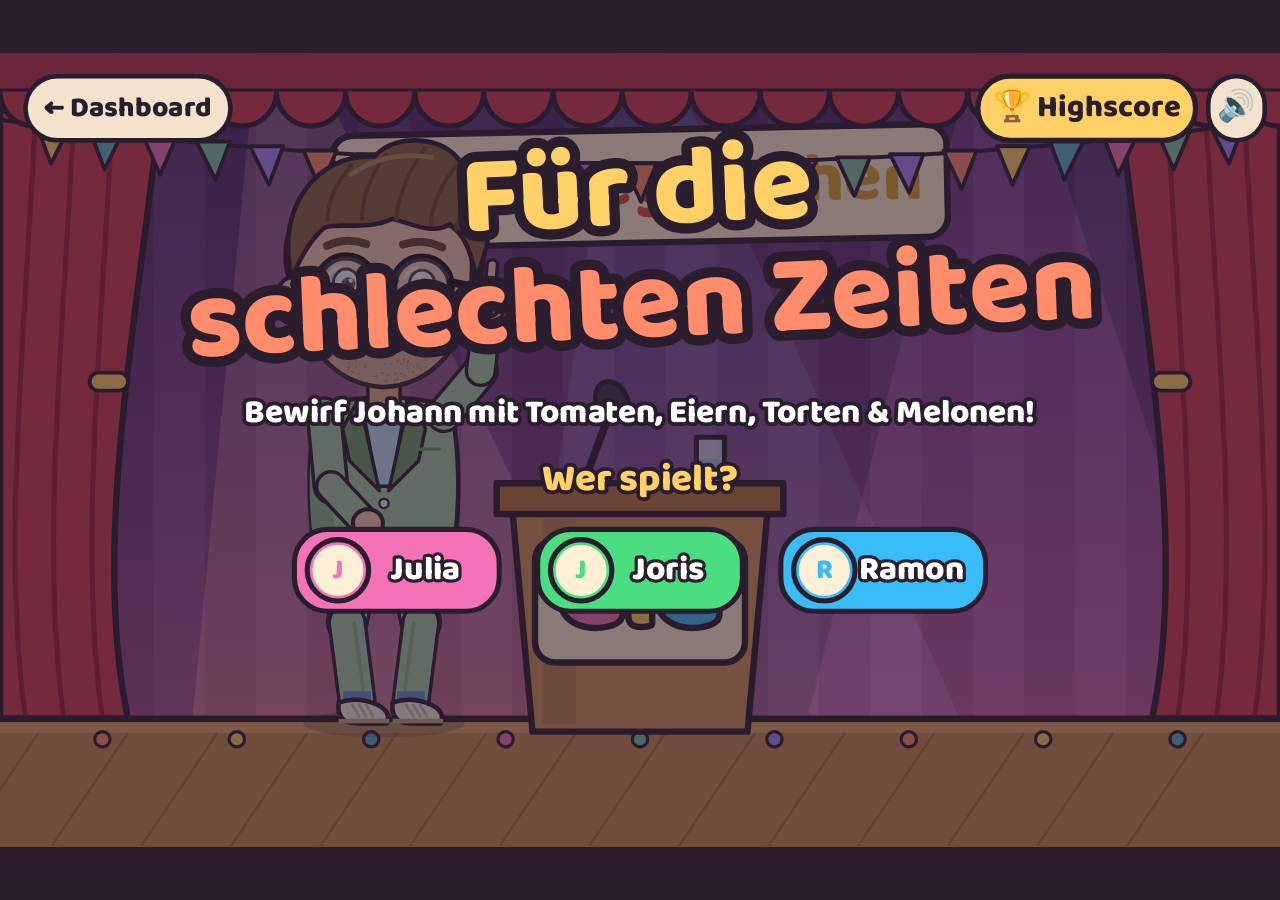
==== commit ee6fbbb6: "Spiel im Hochformat, kein Dreh-Hinweis mehr, große Wurfleiste - Layout passt sich ans Hochformat an " ====
--- a/schlechte-zeiten.html
+++ b/schlechte-zeiten.html
@@ -10,26 +10,10 @@
 <style>
 html,body{margin:0;height:100%;background:#2a1d2e;overflow:hidden;touch-action:none;-webkit-user-select:none;user-select:none;-webkit-tap-highlight-color:transparent}
 canvas{display:block;width:100vw;height:100vh}
-/* Hinweis: Handy ins Querformat drehen (nur Handys im Hochformat) */
-#rotate{position:fixed;inset:0;z-index:5;display:none;flex-direction:column;align-items:center;justify-content:center;gap:18px;padding:28px;text-align:center;
-  background:linear-gradient(160deg,#4a2a6e,#a14f86);color:#fff;font-family:'Baloo 2',system-ui,sans-serif}
-#rotate .phone{width:64px;height:104px;border:6px solid #fff;border-radius:16px;position:relative;animation:turn 2.4s ease-in-out infinite}
-#rotate .phone::after{content:"";position:absolute;bottom:6px;left:50%;width:14px;height:4px;margin-left:-7px;border-radius:2px;background:#fff}
-@keyframes turn{0%,20%{transform:rotate(0)}50%,80%{transform:rotate(-90deg)}100%{transform:rotate(0)}}
-#rotate h2{margin:6px 0 0;font-size:30px;font-weight:800;line-height:1.1}
-#rotate p{margin:0;font-size:17px;opacity:.85;max-width:300px}
-#rotate button{margin-top:6px;font:inherit;font-weight:800;font-size:15px;color:#fff;background:rgba(255,255,255,.18);border:2px solid rgba(255,255,255,.6);border-radius:999px;padding:10px 18px}
-@media (orientation:portrait) and (pointer:coarse){ body:not(.hochformat) #rotate{display:flex} }
 </style>
 </head>
 <body>
 <canvas id="c"></canvas>
-<div id="rotate">
-  <div class="phone"></div>
-  <h2>Bitte dreh dein Handy 📱↻</h2>
-  <p>„Für die schlechten Zeiten" macht im Querformat am meisten Spaß.</p>
-  <button onclick="document.body.classList.add('hochformat')">Trotzdem im Hochformat spielen</button>
-</div>
 <script>
 /* =====================================================================
    FÜR DIE SCHLECHTEN ZEITEN
@@ -38,15 +22,30 @@
    Alles ist Vektorgrafik → scharf auf jedem Bildschirm.
    ===================================================================== */
 const cv = document.getElementById('c'); let g = cv.getContext('2d');
-const VW = 1000, VH = 620;                              // logische Spielfläche
+// Logische Spielfläche – im Hochformat schmal und hoch (füllt das Handy ganz aus), sonst breit.
+let VW = 1000, VH = 620, PORTRAIT = false, STAGE_Y = 520, PULT_X = 500, SCALE = .9, BANNER_Y = 104, TY = 0;
+let TRAY = [], BTN_BACK, BTN_SCORE, BTN_MUTE, PICK, BTN_SWITCH, JO = null;
+const CROUCH = 78;
 let S = 1, OX = 0, OY = 0, DPR = 1;
 function fit() {
   DPR = Math.min(devicePixelRatio || 1, 2);
   cv.width = innerWidth * DPR; cv.height = innerHeight * DPR;
+  PORTRAIT = innerHeight > innerWidth * 1.05;
+  VW = PORTRAIT ? 620 : 1000;
+  VH = PORTRAIT ? Math.round(Math.min(1400, Math.max(900, 620 * innerHeight / innerWidth))) : 620;
+  STAGE_Y = VH - (PORTRAIT ? 170 : 100); PULT_X = VW / 2; SCALE = PORTRAIT ? 1.18 : .9;
+  BANNER_Y = PORTRAIT ? 190 : 104; TY = PORTRAIT ? Math.round((VH - 620) / 2) : 0;
   S = Math.min(innerWidth / VW, innerHeight / VH);
   OX = (innerWidth - VW * S) / 2; OY = (innerHeight - VH * S) / 2;
-}
-addEventListener('resize', fit); fit();
+  const tw = Math.min(VW - 32, PORTRAIT ? 588 : 520), th = PORTRAIT ? 120 : 96, tx0 = (VW - tw) / 2, ty0 = VH - th - (PORTRAIT ? 24 : 10);
+  TRAY = [0, 1, 2, 3].map(i => ({ x: tx0 + tw / 4 * (i + .5), y: ty0 + th / 2, w: tw / 4, h: th, x0: tx0 + tw / 4 * i, y0: ty0 }));
+  TRAY.box = { x: tx0, y: ty0, w: tw, h: th };
+  BTN_BACK = { x: 20, y: 18, w: 160, h: 50 }; BTN_SCORE = { x: VW - 236, y: 18, w: 170, h: 50 }; BTN_MUTE = { x: VW - 56, y: 18, w: 44, h: 50 };
+  PICK = ['Julia', 'Joris', 'Ramon'].map((n, i) => ({ n, x: VW / 2 - 270 + i * 190, y: 372, w: 160, h: 64 }));   // y relativ zum Menü (+TY)
+  BTN_SWITCH = { x: VW / 2 - 90, y: 560, w: 180, h: 36 };
+  if (JO) { JO.y = STAGE_Y; JO.x = clamp(JO.x, VW * .15, VW * .85); JO.tx = clamp(JO.tx, VW * .15, VW * .85); }
+}
+addEventListener('resize', fit);
 
 const OUT = '#2a1d2e';
 const COL = { coral: '#ff8c6b', gold: '#ffd166', cream: '#fff0d6', teal: '#3a7f8f', tealDk: '#285c69', pink: '#f472b6' };
@@ -221,21 +220,20 @@
 }
 
 /* ---------------- Bühne ---------------- */
-const STAGE_Y = 520, PULT_X = 500;
 function drawStage(t, noBanner = false) {
   // Wand: warmer Farbverlauf mit Streifen
   const wall = g.createLinearGradient(0, 0, 0, STAGE_Y); wall.addColorStop(0, '#4a2a6e'); wall.addColorStop(.6, '#7a3d86'); wall.addColorStop(1, '#a14f86');
   g.fillStyle = wall; g.fillRect(0, 0, VW, STAGE_Y);
-  for (let i = 0; i < 26; i++) { g.fillStyle = i % 2 ? 'rgba(255,255,255,.05)' : 'rgba(0,0,0,.05)'; g.fillRect(i * 40, 0, 40, STAGE_Y); }
+  for (let i = 0; i < VW / 40 + 1; i++) { g.fillStyle = i % 2 ? 'rgba(255,255,255,.05)' : 'rgba(0,0,0,.05)'; g.fillRect(i * 40, 0, 40, STAGE_Y); }
   // Scheinwerferkegel (bewegen sich langsam)
   g.save(); g.globalCompositeOperation = 'lighter';
-  [['rgba(255,209,102,.16)', 220, .6], ['rgba(244,114,182,.14)', 780, -.5], ['rgba(95,179,191,.13)', 500, .25]].forEach(([c, x, sp], i) => {
+  [['rgba(255,209,102,.16)', VW * .22, .6], ['rgba(244,114,182,.14)', VW * .78, -.5], ['rgba(95,179,191,.13)', VW * .5, .25]].forEach(([c, x, sp], i) => {
     const sw = Math.sin(t * sp + i) * 120; g.fillStyle = c; g.beginPath(); g.moveTo(x - 20, 0); g.lineTo(x + 20, 0); g.lineTo(x + sw + 170, STAGE_Y); g.lineTo(x + sw - 170, STAGE_Y); g.fill();
   });
   g.restore();
   // Banner „Neue Wege gehen" (bunt)
   if (!noBanner) {
-  g.save(); g.translate(VW / 2, 104); g.rotate(-.02);
+  g.save(); g.translate(VW / 2, BANNER_Y); g.rotate(-.02); if (PORTRAIT) g.scale(.92, .92);
   shape(COL.cream, () => g.roundRect(-240, -44, 480, 88, 16), 5);
   g.font = FONT(800, 54); g.textAlign = 'left'; g.textBaseline = 'middle';
   const words = [['Neue ', COL.teal], ['Wege ', '#e0472f'], ['gehen', '#e0a32e']];
@@ -244,10 +242,10 @@
   }
   // Vorhänge
   for (const s of [0, 1]) {
-    g.save(); if (s) { g.translate(VW, 0); g.scale(-1, 1); }
-    shape('#d23a4e', () => { g.moveTo(0, 0); g.lineTo(130, 0); g.bezierCurveTo(110, 200, 70, 380, 100, STAGE_Y); g.lineTo(0, STAGE_Y); }, 5);
+    g.save(); if (s) { g.translate(VW, 0); g.scale(-1, 1); } if (PORTRAIT) g.scale(.55, 1);
+    shape('#d23a4e', () => { g.moveTo(0, 0); g.lineTo(130, 0); g.bezierCurveTo(110, STAGE_Y * .38, 70, STAGE_Y * .73, 100, STAGE_Y); g.lineTo(0, STAGE_Y); }, 5);
     g.strokeStyle = '#9a2438'; g.lineWidth = 4; for (const x of [30, 60, 90]) { g.beginPath(); g.moveTo(x, 0); g.bezierCurveTo(x - 8, 200, x - 30, 380, x - 10, STAGE_Y); g.stroke(); }
-    shape(COL.gold, () => g.roundRect(70, 250, 30, 14, 7), 3);                    // goldene Raffung
+    shape(COL.gold, () => g.roundRect(70, STAGE_Y * .48, 30, 14, 7), 3);                    // goldene Raffung
     g.restore();
   }
   // Wimpelkette
@@ -256,12 +254,12 @@
   for (let i = 1; i < 24; i++) { const x = i * VW / 24, y = 52 + Math.sin(i / 24 * Math.PI) * 34, sw = Math.sin(t * 2 + i) * 2;
     shape(fl[i % fl.length], () => { g.moveTo(x - 13, y); g.lineTo(x + 13, y); g.lineTo(x + sw, y + 30); }, 3); }
   shape('#b8304a', () => g.rect(-10, -10, VW + 20, 40), 5);
-  for (let i = 0; i < 20; i++) { g.fillStyle = '#d23a4e'; g.beginPath(); g.arc(i * 54 + 27, 30, 27, 0, Math.PI); g.fill(); g.lineWidth = 4; g.strokeStyle = OUT; g.stroke(); }
+  for (let i = 0; i < VW / 54 + 1; i++) { g.fillStyle = '#d23a4e'; g.beginPath(); g.arc(i * 54 + 27, 30, 27, 0, Math.PI); g.fill(); g.lineWidth = 4; g.strokeStyle = OUT; g.stroke(); }
   // Bühnenboden mit Lichtkante
   shape('#c88a52', () => g.rect(-10, STAGE_Y, VW + 20, VH), 5);
   g.fillStyle = '#e0a868'; g.fillRect(0, STAGE_Y + 3, VW, 8);
   g.strokeStyle = '#a56d3e'; g.lineWidth = 2; for (let x = -40; x < VW; x += 70) { g.beginPath(); g.moveTo(x, STAGE_Y + 11); g.lineTo(x - 60, VH); g.stroke(); }
-  for (let i = 0; i < 9; i++) { g.fillStyle = fl[i % fl.length]; g.beginPath(); g.arc(80 + i * 105, STAGE_Y + 16, 6, 0, 7); g.fill(); g.lineWidth = 2.5; g.strokeStyle = OUT; g.stroke(); }  // Bühnenlichter
+  for (let i = 0; i < Math.floor(VW / 105); i++) { g.fillStyle = fl[i % fl.length]; g.beginPath(); g.arc(80 + i * 105, STAGE_Y + 16, 6, 0, 7); g.fill(); g.lineWidth = 2.5; g.strokeStyle = OUT; g.stroke(); }  // Bühnenlichter
 }
 function drawPult() {
   const x = PULT_X, y = STAGE_Y + 10;
@@ -314,11 +312,11 @@
 const jo = { x: 300, tx: 300, y: STAGE_Y, walk: 0, duck: 0, duckT: 0, mood: 'smug', moodT: 0, hands: 'raute', handsT: 0, stains: [], speed: 90, bubbleT: 2 };
 const QUOTES = ['Neue Wege gehen!', 'Wir müssen reden!', 'Das ist Dialog!', 'Bitte sachlich bleiben!', 'Ich bin offen für Kritik!', 'Nächster Punkt!'];
 const HIT_QUOTES = ['Hey!', 'Meine Brille!', 'Mein Anzug!!', 'Das war neu!', 'Unsachlich!', 'Aua!', 'Nicht die Haare!'];
-const SCALE = .9, CROUCH = 78;                                         // Johanns Größe auf der Bühne
+                                         // Johanns Größe auf der Bühne
 
 function reset() {
   time = 60; score = 0; combo = 0; hits = 0; throws = 0; projectiles = []; wallSplats = []; particles = []; floaters = [];
-  Object.assign(jo, { x: 300, tx: 640, walk: 0, duck: 0, duckT: 4, mood: 'smug', moodT: 0, hands: 'point', handsT: 2, stains: [], speed: 110, bubbleT: 1.5 });
+  Object.assign(jo, { x: VW * .3, tx: VW * .64, y: STAGE_Y, walk: 0, duck: 0, duckT: 4, mood: 'smug', moodT: 0, hands: 'point', handsT: 2, stains: [], speed: 110, bubbleT: 1.5 });
   bubble = { text: 'Neue Wege gehen!', t: 2.2 };
 }
 
@@ -337,14 +335,10 @@
   o.type = type; o.frequency.setValueAtTime(fr, t); if (slide) o.frequency.exponentialRampToValueAtTime(Math.max(40, fr + slide), t + dur);
   gn.gain.setValueAtTime(vol, t); gn.gain.exponentialRampToValueAtTime(.0001, t + dur); o.connect(gn).connect(actx.destination); o.start(); o.stop(t + dur);
 }
-const SFX = { throw: () => tone(500, .15, .04, 500), splat: big => { noise(big ? .45 : .25, big ? .5 : .35, big ? 900 : 1600); tone(big ? 90 : 140, .2, .08, -40, 'triangle'); }, miss: () => noise(.2, .15, 800), oof: () => tone(220, .25, .05, -80, 'square') };
+const SFX = { pick: () => tone(880, .06, .03), throw: () => tone(500, .15, .04, 500), splat: big => { noise(big ? .45 : .25, big ? .5 : .35, big ? 900 : 1600); tone(big ? 90 : 140, .2, .08, -40, 'triangle'); }, miss: () => noise(.2, .15, 800), oof: () => tone(220, .25, .05, -80, 'square') };
 
 /* ---------------- Eingabe ---------------- */
 function toV(e) { return { x: (e.clientX - OX) / S, y: (e.clientY - OY) / S }; }
-const TRAY = ITEMS.map((it, i) => ({ x: VW / 2 + (i - 1.5) * 96, y: VH - 50, r: 36 }));
-const BTN_BACK = { x: 20, y: 18, w: 160, h: 50 }, BTN_SCORE = { x: VW - 236, y: 18, w: 170, h: 50 }, BTN_MUTE = { x: VW - 56, y: 18, w: 44, h: 50 };
-const PICK = Object.keys(PLAYERS).map((n, i) => ({ n, x: VW / 2 - 270 + i * 190, y: 372, w: 160, h: 64 }));
-const BTN_SWITCH = { x: VW / 2 - 90, y: 560, w: 180, h: 36 };
 const inR = (p, r) => p.x > r.x && p.x < r.x + r.w && p.y > r.y && p.y < r.y + r.h;
 cv.addEventListener('pointerdown', e => {
   e.preventDefault(); audio();
@@ -354,14 +348,14 @@
   if (state !== 'play' && inR(p, BTN_SCORE)) { boardOpen = true; loadBoard(); return; }
   if (state === 'title' && inR(p, BTN_BACK)) { location.href = 'index.html'; return; }
   if (state === 'title') {
-    if (!me) { const k = PICK.find(b => inR(p, b)); if (k) { me = k.n; try { localStorage.setItem('todo.me', JSON.stringify(me)); } catch {} } return; }
-    if (inR(p, BTN_SWITCH)) { me = null; return; }
+    const pm = { x: p.x, y: p.y - TY };
+    if (!me) { const k = PICK.find(b => inR(pm, b)); if (k) { me = k.n; try { localStorage.setItem('todo.me', JSON.stringify(me)); } catch {} } return; }
+    if (inR(pm, BTN_SWITCH)) { me = null; return; }
     reset(); state = 'play'; return;
   }
   if (state === 'over') { if (overT > 0) return; reset(); state = 'play'; return; }
-  const ti = TRAY.findIndex(b => Math.hypot(p.x - b.x, p.y - b.y) < b.r + 8);
-  if (ti >= 0) { sel = ti; return; }
-  if (p.y > VH - 100 && Math.abs(p.x - VW / 2) < 220) return;     // Klicks auf die Leiste nicht als Wurf werten
+  const tb = TRAY.box;
+  if (p.x > tb.x - 6 && p.x < tb.x + tb.w + 6 && p.y > tb.y - 10) { sel = clamp(Math.floor((p.x - tb.x) / (tb.w / 4)), 0, 3); SFX.pick(); return; }   // ganze Leiste = Auswahl, nie ein Wurf
   throwAt(p.x, p.y);
 });
 addEventListener('keydown', e => { if (e.key >= '1' && e.key <= '4') sel = +e.key - 1; if (e.key === 'm') { muted = !muted; store.set('muted', muted); } });
@@ -393,7 +387,7 @@
   // Johann läuft hin und her – je später, desto schneller und öfter ducken
   const hurry = 1 + (60 - time) / 45;
   const dx = jo.tx - jo.x;
-  if (Math.abs(dx) < 6) { if (Math.random() < dt * 1.5) jo.tx = rand(170, 830); }
+  if (Math.abs(dx) < 6) { if (Math.random() < dt * 1.5) jo.tx = rand(VW * .17, VW * .83); }
   else { jo.x += Math.sign(dx) * Math.min(Math.abs(dx), jo.speed * hurry * dt); jo.walk += dt * 9; }
   if ((jo.duckT -= dt) <= 0) { jo.duckGoal = jo.duckGoal ? 0 : 1; jo.duckT = jo.duckGoal ? rand(.6, 1.2) : rand(2.5, 5) / hurry; }
   jo.duck += ((jo.duckGoal || 0) - jo.duck) * Math.min(1, dt * 9);
@@ -507,46 +501,53 @@
     if (me) avatarCircle(me, 50, 45, 18);
     label(`${score}`, 140, 46, 36, '#fff');
     // Zeit als Balken-Uhr
-    const tw = 220, tx = VW / 2 - tw / 2;
-    pill(tx, 18, tw, 54, '#fff0d6');
-    shape(time < 10 ? '#e0472f' : '#5fb3bf', () => g.roundRect(tx + 8, 28, Math.max(20, (tw - 16) * time / 60), 34, 17), 3);
-    label(`${Math.ceil(time)} s`, VW / 2, 46, 30, '#fff');
-    if (combo >= 2) { g.save(); g.translate(VW / 2 + 190, 46); g.rotate(-.06); pill(-70, -24, 140, 48, COL.pink); label(`Combo x${combo}`, 0, 1, 24, '#fff', 'center', null); g.restore(); }
+    const tw = PORTRAIT ? 300 : 220, tx = VW / 2 - tw / 2, ty = PORTRAIT ? 84 : 18;
+    pill(tx, ty, tw, 54, '#fff0d6');
+    shape(time < 10 ? '#e0472f' : '#5fb3bf', () => g.roundRect(tx + 8, ty + 10, Math.max(20, (tw - 16) * time / 60), 34, 17), 3);
+    label(`${Math.ceil(time)} s`, VW / 2, ty + 28, 30, '#fff');
+    if (combo >= 2) { g.save(); g.translate(PORTRAIT ? VW - 110 : VW / 2 + 190, PORTRAIT ? 270 : 46); g.rotate(-.06); pill(-70, -24, 140, 48, COL.pink); label(`Combo x${combo}`, 0, 1, 24, '#fff', 'center', null); g.restore(); }
   }
   topButtons();
-  // Wurfleiste
+  // Wurfleiste: vier große Felder, das gewählte leuchtet golden
   if (state === 'play') {
-    const bx = VW / 2 - 200, by = VH - 96;
-    shape('rgba(42,29,46,.78)', () => g.roundRect(bx, by, 400, 88, 30), 0);
+    const tb = TRAY.box;
+    shape('rgba(42,29,46,.82)', () => g.roundRect(tb.x, tb.y, tb.w, tb.h, 28), 0);
     TRAY.forEach((b, i) => {
-      const on = i === sel, lift = on ? -8 : 0;
-      shape(on ? COL.gold : '#fff0d6', () => g.arc(b.x, b.y + lift, b.r, 0, 7), on ? 5 : 3);
-      drawItem(ITEMS[i].key, b.x, b.y - 4 + lift, ITEMS[i].r * (on ? 1 : .85), -.2);
-      if (on && cool > 0) { g.fillStyle = 'rgba(42,29,46,.4)'; g.beginPath(); g.moveTo(b.x, b.y + lift); g.arc(b.x, b.y + lift, b.r, -Math.PI / 2, -Math.PI / 2 + 6.28 * cool / ITEMS[i].cool); g.fill(); }
-      if (on) label(ITEMS[i].name, b.x, b.y - b.r - 18 + lift, 20, '#fff', 'center', OUT, 5);
+      const on = i === sel, it = ITEMS[i];
+      if (on) {
+        shape(COL.gold, () => g.roundRect(b.x0 + 6, b.y0 + 6, b.w - 12, b.h - 12, 22), 4);
+        if (cool > 0) { g.fillStyle = 'rgba(42,29,46,.28)'; g.beginPath(); g.roundRect(b.x0 + 6, b.y0 + 6, (b.w - 12) * cool / it.cool, b.h - 12, 22); g.fill(); }
+      }
+      const bounce = on ? Math.sin(performance.now() / 180) * 2 : 0;
+      drawItem(it.key, b.x, b.y - (PORTRAIT ? 14 : 10) + bounce, it.r * (on ? 1.15 : .95), -.2);
+      label(it.name, b.x, b.y0 + b.h - (PORTRAIT ? 22 : 17), PORTRAIT ? 20 : 17, on ? OUT : '#fff0d6', 'center', null);
     });
   }
 }
 function titleScreen(t) {
   g.fillStyle = 'rgba(42,29,46,.55)'; g.fillRect(0, 0, VW, VH);
-  g.save(); g.translate(VW / 2, 176); g.rotate(-.04 + Math.sin(t * 2) * .015);
+  g.save(); g.translate(0, TY);
+  g.save(); g.translate(VW / 2, 176); g.rotate(-.04 + Math.sin(t * 2) * .015); if (PORTRAIT) g.scale(.66, .66);
   label('Für die', 0, -58, 88, COL.gold, 'center', OUT, 16);
   label('schlechten Zeiten', 0, 30, 88, COL.coral, 'center', OUT, 16);
   g.restore();
-  label('Bewirf Johann mit Tomaten, Eiern, Torten & Melonen!', VW / 2, 284, 26, '#fff', 'center', OUT, 6);
+  if (PORTRAIT) { label('Bewirf Johann mit Tomaten,', VW / 2, 270, 26, '#fff', 'center', OUT, 6); label('Eiern, Torten & Melonen!', VW / 2, 300, 26, '#fff', 'center', OUT, 6); }
+  else label('Bewirf Johann mit Tomaten, Eiern, Torten & Melonen!', VW / 2, 284, 26, '#fff', 'center', OUT, 6);
   if (!me) {
     label('Wer spielt?', VW / 2, 336, 30, COL.gold, 'center', OUT, 6);
     PICK.forEach(b => { pill(b.x, b.y, b.w, b.h, PLAYERS[b.n]); avatarCircle(b.n, b.x + 34, b.y + 32, 20); label(b.n, b.x + 102, b.y + 34, 26, '#fff', 'center', OUT, 5); });
-    return;
-  }
-  [['tomato', 300], ['egg', 420], ['pie', 580], ['melon', 700]].forEach(([k, x], i) => drawItem(k, x, 360 + Math.sin(t * 3 + i) * 8, 30, Math.sin(t + i) * .3));
+    g.restore(); return;
+  }
+  [['tomato', VW * .3], ['egg', VW * .43], ['pie', VW * .58], ['melon', VW * .71]].forEach(([k, x], i) => drawItem(k, x, 360 + Math.sin(t * 3 + i) * 8, 30, Math.sin(t + i) * .3));
   avatarCircle(me, VW / 2 - 110, 452, 22); label(`Hallo ${me}!`, VW / 2 + 20, 454, 30, '#fff', 'center', OUT, 6);
   if (Math.floor(t * 2) % 2) label('Tippen zum Starten', VW / 2, 512, 36, COL.gold, 'center', OUT, 7);
   pill(BTN_SWITCH.x, BTN_SWITCH.y, BTN_SWITCH.w, BTN_SWITCH.h, 'rgba(255,240,214,.85)', 3);
   label('Spieler wechseln', VW / 2, BTN_SWITCH.y + 19, 18, OUT, 'center', null);
+  g.restore();
 }
 function overScreen(t) {
   g.fillStyle = 'rgba(42,29,46,.6)'; g.fillRect(0, 0, VW, VH);
+  g.save(); g.translate(0, TY);
   shape(COL.cream, () => g.roundRect(VW / 2 - 260, 110, 520, 380, 30), 6);
   label('Zeit um!', VW / 2, 166, 46, OUT, 'center', null);
   label(`${score}`, VW / 2, 252, 84, COL.coral, 'center', OUT, 10);
@@ -556,9 +557,11 @@
   const lead = Object.entries(board).sort((a, b) => b[1].best - a[1].best)[0];
   if (lead) label(`Spitze: ${lead[0]} mit ${lead[1].best}`, VW / 2, 400, 22, PLAYERS[lead[0]] || OUT, 'center', OUT, 4);
   if (overT <= 0 && Math.floor(t * 2) % 2) label('Tippen für noch eine Runde', VW / 2, 452, 30, COL.teal, 'center', null);
+  g.restore();
 }
 function boardScreen() {
   g.fillStyle = 'rgba(42,29,46,.72)'; g.fillRect(0, 0, VW, VH);
+  g.save(); g.translate(0, TY);
   shape(COL.cream, () => g.roundRect(VW / 2 - 290, 70, 580, 480, 30), 6);
   label('🏆 Highscore', VW / 2, 124, 46, OUT, 'center', null);
   const rows = Object.keys(PLAYERS).map(n => [n, board[n]?.best || 0, board[n]?.games || 0]).sort((a, b) => b[1] - a[1]);
@@ -573,6 +576,7 @@
     if (lead) label('👑', VW / 2 - 150, y - 34, 26, '#000', 'center', null);
   });
   label(SCORE_URL ? 'Gemeinsame Bestenliste von euch dreien' : 'Bestenliste auf diesem Gerät', VW / 2, 522, 18, '#8a7a90', 'center', null);
+  g.restore();
 }
 
 /* ---------------- Schleife ---------------- */
@@ -627,6 +631,7 @@
 }
 window.drawCover = drawCover;
 
+JO = jo; fit();
 reset(); bubble = null;
 document.fonts.load(FONT(800, 30)).finally(() => requestAnimationFrame(loop));
 </script>
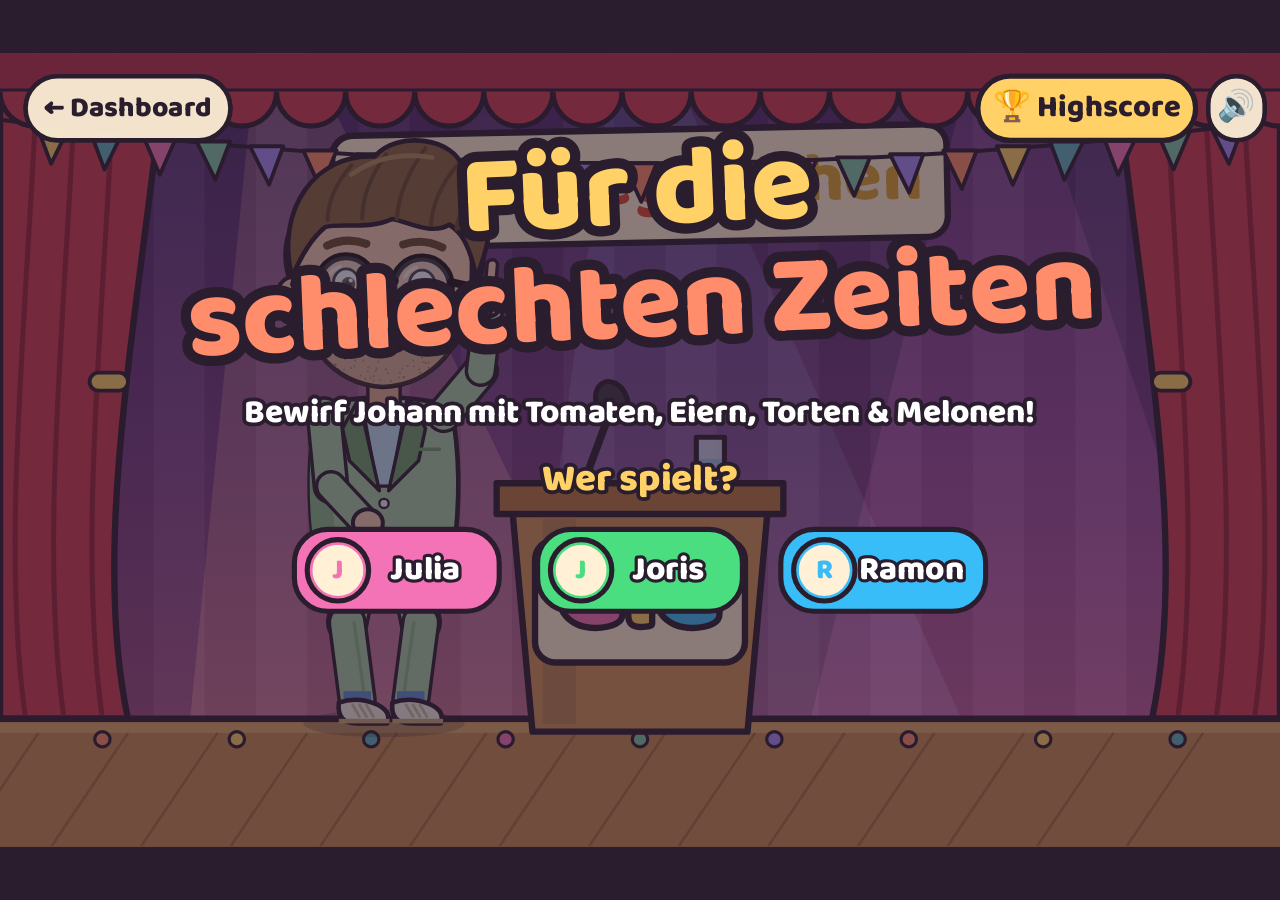
==== commit 798b47dd: "Zurück zum klassischen Querformat-Layout (im Hochformat einfach kleiner, ohne Dreh-Hinweis) Co-Autho" ====
--- a/schlechte-zeiten.html
+++ b/schlechte-zeiten.html
@@ -30,7 +30,7 @@
 function fit() {
   DPR = Math.min(devicePixelRatio || 1, 2);
   cv.width = innerWidth * DPR; cv.height = innerHeight * DPR;
-  PORTRAIT = innerHeight > innerWidth * 1.05;
+  PORTRAIT = false;   // immer das klassische Querformat-Layout – im Hochformat wird es einfach kleiner angezeigt (ohne Dreh-Aufforderung)
   VW = PORTRAIT ? 620 : 1000;
   VH = PORTRAIT ? Math.round(Math.min(1400, Math.max(900, 620 * innerHeight / innerWidth))) : 620;
   STAGE_Y = VH - (PORTRAIT ? 170 : 100); PULT_X = VW / 2; SCALE = PORTRAIT ? 1.18 : .9;
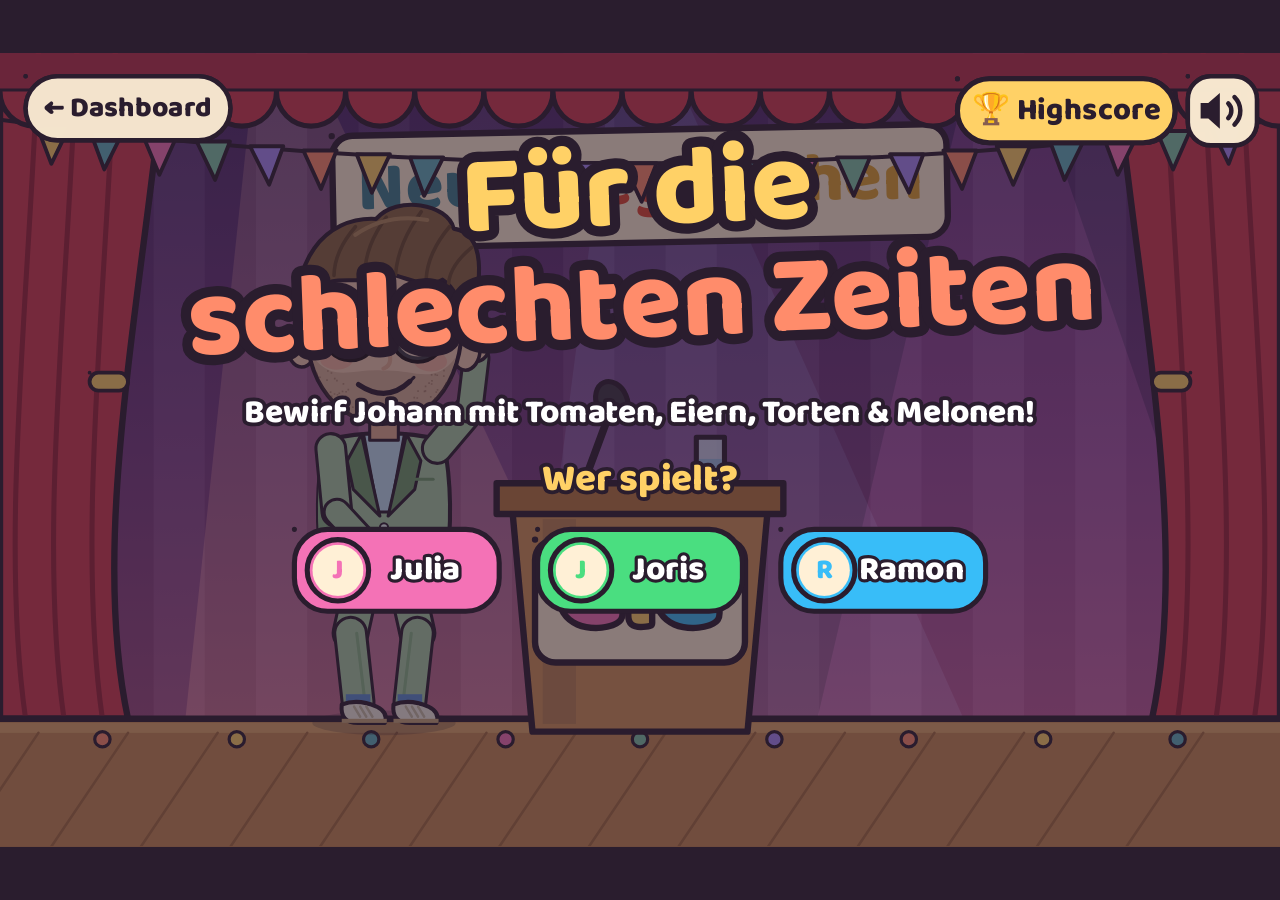
==== commit c25b1c40: "Geteilte Aufgaben pro Person erledigen, Selbst-Aktualisierung, Spiel-Updates - Bei Aufgaben für mehr" ====
--- a/schlechte-zeiten.html
+++ b/schlechte-zeiten.html
@@ -24,7 +24,7 @@
 const cv = document.getElementById('c'); let g = cv.getContext('2d');
 // Logische Spielfläche – im Hochformat schmal und hoch (füllt das Handy ganz aus), sonst breit.
 let VW = 1000, VH = 620, PORTRAIT = false, STAGE_Y = 520, PULT_X = 500, SCALE = .9, BANNER_Y = 104, TY = 0;
-let TRAY = [], BTN_BACK, BTN_SCORE, BTN_MUTE, PICK, BTN_SWITCH, JO = null;
+let TRAY = [], BTN_HOME, BTN_BACK, BTN_SCORE, BTN_MUTE, PICK, BTN_SWITCH, JO = null;
 const CROUCH = 78;
 let S = 1, OX = 0, OY = 0, DPR = 1;
 function fit() {
@@ -33,14 +33,14 @@
   PORTRAIT = false;   // immer das klassische Querformat-Layout – im Hochformat wird es einfach kleiner angezeigt (ohne Dreh-Aufforderung)
   VW = PORTRAIT ? 620 : 1000;
   VH = PORTRAIT ? Math.round(Math.min(1400, Math.max(900, 620 * innerHeight / innerWidth))) : 620;
-  STAGE_Y = VH - (PORTRAIT ? 170 : 100); PULT_X = VW / 2; SCALE = PORTRAIT ? 1.18 : .9;
+  STAGE_Y = VH - (PORTRAIT ? 170 : 100); PULT_X = VW / 2; SCALE = PORTRAIT ? 1.18 : .8;
   BANNER_Y = PORTRAIT ? 190 : 104; TY = PORTRAIT ? Math.round((VH - 620) / 2) : 0;
   S = Math.min(innerWidth / VW, innerHeight / VH);
   OX = (innerWidth - VW * S) / 2; OY = (innerHeight - VH * S) / 2;
   const tw = Math.min(VW - 32, PORTRAIT ? 588 : 520), th = PORTRAIT ? 120 : 96, tx0 = (VW - tw) / 2, ty0 = VH - th - (PORTRAIT ? 24 : 10);
   TRAY = [0, 1, 2, 3].map(i => ({ x: tx0 + tw / 4 * (i + .5), y: ty0 + th / 2, w: tw / 4, h: th, x0: tx0 + tw / 4 * i, y0: ty0 }));
   TRAY.box = { x: tx0, y: ty0, w: tw, h: th };
-  BTN_BACK = { x: 20, y: 18, w: 160, h: 50 }; BTN_SCORE = { x: VW - 236, y: 18, w: 170, h: 50 }; BTN_MUTE = { x: VW - 56, y: 18, w: 44, h: 50 };
+  BTN_BACK = { x: 20, y: 18, w: 160, h: 50 }; BTN_HOME = { x: 18, y: 18, w: 54, h: 54 }; BTN_SCORE = { x: VW - 252, y: 20, w: 170, h: 50 }; BTN_MUTE = { x: VW - 72, y: 18, w: 54, h: 54 };
   PICK = ['Julia', 'Joris', 'Ramon'].map((n, i) => ({ n, x: VW / 2 - 270 + i * 190, y: 372, w: 160, h: 64 }));   // y relativ zum Menü (+TY)
   BTN_SWITCH = { x: VW / 2 - 90, y: 560, w: 180, h: 36 };
   if (JO) { JO.y = STAGE_Y; JO.x = clamp(JO.x, VW * .15, VW * .85); JO.tx = clamp(JO.tx, VW * .15, VW * .85); }
@@ -76,9 +76,22 @@
     for (const dx of [-.45, 0, .45]) { g.fillStyle = '#fff8ee'; g.beginPath(); g.arc(dx * r, -r * .35, r * .22, 0, 7); g.fill(); g.stroke(); }
     g.fillStyle = '#e8402e'; g.beginPath(); g.arc(0, -r * .55, r * .16, 0, 7); g.fill(); g.stroke();
   } else {
-    g.fillStyle = '#3f9d4a'; g.beginPath(); g.ellipse(0, 0, r, r * .78, 0, 0, 7); g.fill(); g.stroke();
-    g.strokeStyle = '#2a6b33'; g.lineWidth = r * .1; for (const k of [-.5, 0, .5]) { g.beginPath(); g.ellipse(k * r * .7, 0, r * .12, r * .7, 0, 0, 7); g.stroke(); }
-    g.fillStyle = 'rgba(255,255,255,.35)'; g.beginPath(); g.ellipse(-r * .4, -r * .4, r * .25, r * .12, -.5, 0, 7); g.fill();
+    // Wassermelone: hellgrün mit dunklen, gezackten Streifen, Glanzlicht und Stielansatz
+    const rx = r * 1.08, ry = r * .82;
+    g.save(); g.beginPath(); g.ellipse(0, 0, rx, ry, 0, 0, 7); g.closePath();
+    const grd = g.createRadialGradient(-rx * .35, -ry * .4, r * .1, 0, 0, rx); grd.addColorStop(0, '#9be07a'); grd.addColorStop(1, '#4fa83c');
+    g.fillStyle = grd; g.fill(); g.clip();
+    g.fillStyle = '#23662c';
+    for (let k = -3; k <= 3; k++) {
+      const cx = k * rx * .3; g.beginPath(); g.moveTo(cx, -ry * 1.1);
+      for (let yy = -ry; yy <= ry; yy += ry / 5) g.lineTo(cx + (Math.round(yy / (ry / 5)) % 2 ? r * .1 : -r * .1) * (1 - Math.abs(k) * .12), yy);
+      g.lineTo(cx + r * .02, ry * 1.1); for (let yy = ry; yy >= -ry; yy -= ry / 5) g.lineTo(cx + r * .14 + (Math.round(yy / (ry / 5)) % 2 ? r * .1 : -r * .1) * (1 - Math.abs(k) * .12), yy);
+      g.closePath(); g.fill();
+    }
+    g.fillStyle = 'rgba(255,255,255,.32)'; g.beginPath(); g.ellipse(-rx * .42, -ry * .45, rx * .32, ry * .16, -.4, 0, 7); g.fill();
+    g.restore();
+    g.beginPath(); g.ellipse(0, 0, rx, ry, 0, 0, 7); g.lineWidth = Math.max(2, r * .12); g.strokeStyle = OUT; g.stroke();
+    g.fillStyle = '#7a5a2e'; g.beginPath(); g.ellipse(-rx * .96, 0, r * .1, r * .16, 0, 0, 7); g.fill(); g.lineWidth = 2; g.stroke();
   }
   g.restore();
 }
@@ -306,12 +319,15 @@
     for (const [n, src] of Object.entries(JSON.parse(t))) { const im = new Image(); im.src = src; photos[n] = im; } } catch {}
 }
 loadBoard(); loadPhotos();
+setInterval(() => { if (!document.hidden && state !== 'play') loadBoard(); }, 15000);   // Bestenliste aktuell halten
+document.addEventListener('visibilitychange', () => { if (!document.hidden) loadBoard(); });
 
 let state = 'title', time = 60, score = 0, combo = 0, best = store.get('best', 0), hits = 0, throws = 0;
 let sel = 0, cool = 0, projectiles = [], wallSplats = [], particles = [], floaters = [], bubble = null;
 const jo = { x: 300, tx: 300, y: STAGE_Y, walk: 0, duck: 0, duckT: 0, mood: 'smug', moodT: 0, hands: 'raute', handsT: 0, stains: [], speed: 90, bubbleT: 2 };
-const QUOTES = ['Neue Wege gehen!', 'Wir müssen reden!', 'Das ist Dialog!', 'Bitte sachlich bleiben!', 'Ich bin offen für Kritik!', 'Nächster Punkt!'];
-const HIT_QUOTES = ['Hey!', 'Meine Brille!', 'Mein Anzug!!', 'Das war neu!', 'Unsachlich!', 'Aua!', 'Nicht die Haare!'];
+const QUOTES = ['Neue Wege gehen!', 'Wir müssen reden!', 'Das ist Dialog!', 'Bitte sachlich bleiben!', 'Ich bin offen für Kritik!', 'Nächster Punkt!', 'Wir brauchen mehr Digitalisierung!', 'Das nehme ich mal mit!', 'Lasst uns das priorisieren!', 'Ich habe einen Plan!', 'Das klären wir im Ausschuss!', 'Mehr Mut zur Zukunft!'];
+const pickQuote = (list, last) => { let q; do q = list[Math.floor(Math.random() * list.length)]; while (q === last && list.length > 1); return q; };
+const HIT_QUOTES = ['Hey!', 'Meine Brille!', 'Mein Anzug!!', 'Das war neu!', 'Unsachlich!', 'Aua!', 'Nicht die Haare!', 'Mehr Digitalisierung!'];
                                          // Johanns Größe auf der Bühne
 
 function reset() {
@@ -347,6 +363,7 @@
   if (inR(p, BTN_MUTE)) { muted = !muted; store.set('muted', muted); return; }
   if (state !== 'play' && inR(p, BTN_SCORE)) { boardOpen = true; loadBoard(); return; }
   if (state === 'title' && inR(p, BTN_BACK)) { location.href = 'index.html'; return; }
+  if (state !== 'title' && inR(p, BTN_HOME)) { location.href = 'index.html'; return; }
   if (state === 'title') {
     const pm = { x: p.x, y: p.y - TY };
     if (!me) { const k = PICK.find(b => inR(pm, b)); if (k) { me = k.n; try { localStorage.setItem('todo.me', JSON.stringify(me)); } catch {} } return; }
@@ -393,7 +410,7 @@
   jo.duck += ((jo.duckGoal || 0) - jo.duck) * Math.min(1, dt * 9);
   if ((jo.moodT -= dt) <= 0) jo.mood = combo >= 4 ? 'angry' : 'smug';
   if ((jo.handsT -= dt) <= 0) { jo.hands = Math.random() < .5 ? 'raute' : 'point'; jo.handsT = rand(1.5, 3.5); }
-  if ((jo.bubbleT -= dt) <= 0) { bubble = { text: QUOTES[Math.floor(Math.random() * QUOTES.length)], t: 2 }; jo.bubbleT = rand(4, 7); }
+  if ((jo.bubbleT -= dt) <= 0) { bubble = { text: pickQuote(QUOTES, bubble?.text), t: 2.2 }; jo.bubbleT = rand(3.5, 6); }
   if (bubble && (bubble.t -= dt) <= 0) bubble = null;
   // Würfe
   for (const p of projectiles) {
@@ -413,16 +430,16 @@
         // Spritzer klebt an Johann (in seinen lokalen Koordinaten)
         const s = SCALE, lx = (p.tx - jo.x) / s, ly = (p.ty - jo.y) / s - jo.duck * CROUCH;
         jo.stains.push(makeSplat(p.it.key, lx, ly, p.it.key === 'melon' ? 2.6 : p.it.key === 'pie' ? 2.1 : 1.5));
-        if (jo.stains.length > 40) jo.stains.shift();
+        if (jo.stains.length > 22) jo.stains.shift();
         jo.mood = 'hit'; jo.moodT = .5; jo.hands = 'up'; jo.handsT = .7;
-        if (Math.random() < .5) bubble = { text: HIT_QUOTES[Math.floor(Math.random() * HIT_QUOTES.length)], t: 1.2 };
+        if (Math.random() < .5) bubble = { text: pickQuote(HIT_QUOTES, bubble?.text), t: 1.2 };
         SFX.splat(p.it.key === 'melon' || p.it.key === 'pie'); SFX.oof();
         splash(p.tx, p.ty, p.it.key, 18);
         shakeT = p.it.key === 'melon' ? .25 : .1;
       } else {
         combo = 0;
         wallSplats.push(Object.assign(makeSplat(p.it.key, p.tx, p.ty, p.it.key === 'melon' ? 2.4 : 1.6), { a: 1 }));
-        if (wallSplats.length > 30) wallSplats.shift();
+        if (wallSplats.length > 16) wallSplats.shift();
         splash(p.tx, p.ty, p.it.key, 10); SFX.miss(); SFX.splat(false);
       }
     }
@@ -453,11 +470,14 @@
   if (behindPult()) { drawJohann(jo.x, jo.y, SCALE, st); drawPult(); } else { drawPult(); drawJohann(jo.x, jo.y, SCALE, st); }
   // Sprechblase
   if (bubble && state !== 'title') {
-    const z = johannHitZones(), bx = clamp(jo.x + 120, 160, VW - 160), by = z.head.y - 110;
+    const z = johannHitZones();
     g.font = FONT(800, 26); const w = g.measureText(bubble.text).width + 40;
-    shape('#fff8ee', () => { g.roundRect(bx - w / 2, by - 30, w, 56, 18); }, 4);
-    shape('#fff8ee', () => { g.moveTo(bx - 40, by + 22); g.lineTo(jo.x + 40, z.head.y - 50); g.lineTo(bx - 10, by + 24); }, 4);
-    g.fillStyle = '#fff8ee'; g.fillRect(bx - 44, by + 18, 40, 8);
+    // wie in der ersten Version: rechts über dem Kopf, wandert mit Johann mit; kurzer Zipfel nach links unten zum Kopf
+    const bx = clamp(jo.x + 120, w / 2 + 12, VW - w / 2 - 12), by = Math.max(z.head.y - z.head.r - 34, 104);
+    const tx = clamp(jo.x + 30, bx - w / 2 + 26, bx + w / 2 - 40);
+    shape('#fff8ee', () => { g.moveTo(tx, by + 22); g.lineTo(tx - 14, by + 46); g.lineTo(tx + 22, by + 22); }, 4);
+    shape('#fff8ee', () => { g.roundRect(bx - w / 2, by - 30, w, 56, 20); }, 4);
+    g.fillStyle = '#fff8ee'; g.fillRect(tx + 2, by + 20, 18, 6);
     g.fillStyle = OUT; g.textAlign = 'center'; g.textBaseline = 'middle'; g.fillText(bubble.text, bx, by);
   }
   // Würfe im Flug (Bogen + werden kleiner = fliegen in die Tiefe)
@@ -489,17 +509,22 @@
   g.restore();
 }
 function topButtons() {
+  if (state !== 'title') { shape('rgba(255,240,214,.92)', () => g.roundRect(BTN_HOME.x, BTN_HOME.y, BTN_HOME.w, BTN_HOME.h, 18), 3.5); label('←', BTN_HOME.x + 27, BTN_HOME.y + 27, 30, OUT, 'center', null); }
   if (state === 'title') { pill(BTN_BACK.x, BTN_BACK.y, BTN_BACK.w, BTN_BACK.h, 'rgba(255,240,214,.9)', 3.5); label('← Dashboard', BTN_BACK.x + BTN_BACK.w / 2, BTN_BACK.y + 27, 22, OUT, 'center', null); }
   if (state !== 'play') { pill(BTN_SCORE.x, BTN_SCORE.y, BTN_SCORE.w, BTN_SCORE.h, COL.gold); label('🏆 Highscore', BTN_SCORE.x + BTN_SCORE.w / 2, BTN_SCORE.y + 27, 24, OUT, 'center', null); }
-  pill(BTN_MUTE.x, BTN_MUTE.y, BTN_MUTE.w, BTN_MUTE.h, 'rgba(255,240,214,.9)', 3.5);
-  g.font = FONT(800, 24); g.textAlign = 'center'; g.textBaseline = 'middle'; g.fillText(muted ? '🔇' : '🔊', BTN_MUTE.x + 22, BTN_MUTE.y + 27);
+  shape('rgba(255,240,214,.92)', () => g.roundRect(BTN_MUTE.x, BTN_MUTE.y, BTN_MUTE.w, BTN_MUTE.h, 18), 3.5);
+  const mx = BTN_MUTE.x + 16, my = BTN_MUTE.y + 27;
+  g.fillStyle = OUT; g.beginPath(); g.moveTo(mx - 6, my - 6); g.lineTo(mx, my - 6); g.lineTo(mx + 9, my - 14); g.lineTo(mx + 9, my + 14); g.lineTo(mx, my + 6); g.lineTo(mx - 6, my + 6); g.closePath(); g.fill();
+  g.lineCap = 'round'; g.lineWidth = 3.5; g.strokeStyle = muted ? '#e0472f' : OUT;
+  if (muted) { g.beginPath(); g.moveTo(mx + 15, my - 7); g.lineTo(mx + 29, my + 7); g.moveTo(mx + 29, my - 7); g.lineTo(mx + 15, my + 7); g.stroke(); }
+  else { g.beginPath(); g.arc(mx + 10, my, 8, -.8, .8); g.stroke(); g.beginPath(); g.arc(mx + 10, my, 15, -.8, .8); g.stroke(); }
 }
 function hud() {
   if (state === 'play' || state === 'over') {
     // Punkte
-    pill(20, 18, 200, 54, '#ff8c6b');
-    if (me) avatarCircle(me, 50, 45, 18);
-    label(`${score}`, 140, 46, 36, '#fff');
+    pill(84, 18, 190, 54, '#ff8c6b');
+    if (me) avatarCircle(me, 114, 45, 18);
+    label(`${score}`, 200, 46, 36, '#fff');
     // Zeit als Balken-Uhr
     const tw = PORTRAIT ? 300 : 220, tx = VW / 2 - tw / 2, ty = PORTRAIT ? 84 : 18;
     pill(tx, ty, tw, 54, '#fff0d6');
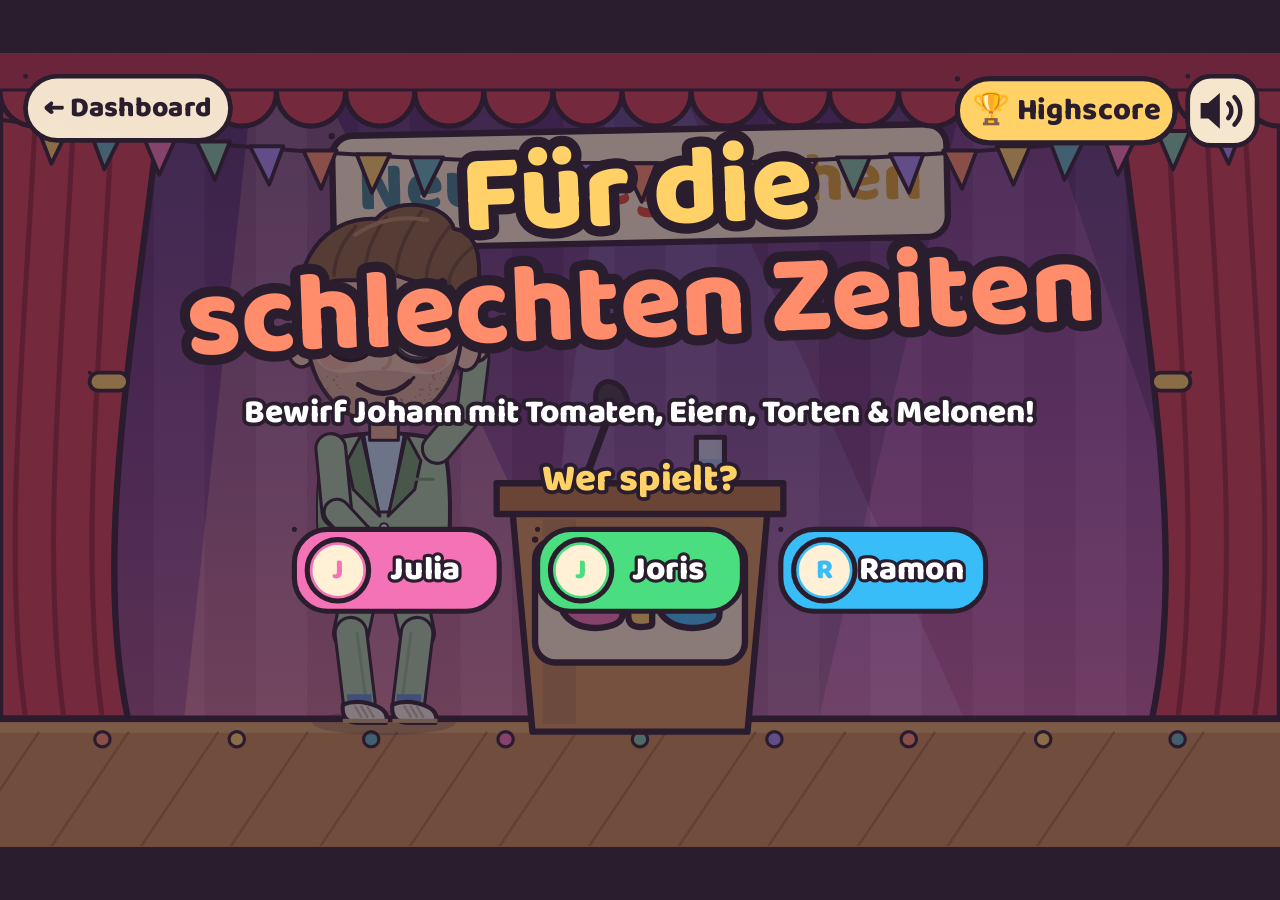
==== commit 8dd7c8d9: "Zuverlässiges Speichern, Offline-Nachholen, tägliche Backups, aufgeräumter Code - Speichern wird nac" ====
--- a/schlechte-zeiten.html
+++ b/schlechte-zeiten.html
@@ -307,11 +307,20 @@
 async function saveScore(name, pts) {
   board[name] = { best: Math.max(board[name]?.best || 0, pts), games: (board[name]?.games || 0) + 1, at: Date.now() }; store.set('board', board);
   if (!SCORE_URL) return;
-  try {   // erst neu laden, dann nur den eigenen Eintrag ändern → keine fremden Rekorde überschreiben
-    const t = await (await fetch(SCORE_URL + '?t=' + Date.now(), { cache: 'no-store' })).text(); const cur = t.trim() ? JSON.parse(t) : {};
-    cur[name] = { best: Math.max(cur[name]?.best || 0, pts), games: (cur[name]?.games || 0) + 1, at: Date.now() };
-    await fetch(SCORE_URL, { method: 'POST', headers: { 'Content-Type': 'text/plain' }, body: JSON.stringify(cur) }); board = cur; store.set('board', board);
-  } catch {}
+  const id = Math.random().toString(36).slice(2);
+  // erst neu laden, nur den eigenen Eintrag ändern, danach nachprüfen – bei gleichzeitigem Speichern wiederholen
+  for (let i = 0; i < 4; i++) {
+    try {
+      const get = async () => { const t = await (await fetch(SCORE_URL + '?t=' + Date.now(), { cache: 'no-store' })).text(); return t.trim() ? JSON.parse(t) : {}; };
+      const cur = await get();
+      if (cur[name]?.last === id) { board = cur; break; }
+      cur[name] = { best: Math.max(cur[name]?.best || 0, pts), games: (cur[name]?.games || 0) + 1, at: Date.now(), last: id };
+      await fetch(SCORE_URL, { method: 'POST', headers: { 'Content-Type': 'text/plain' }, body: JSON.stringify(cur) });
+      await new Promise(r => setTimeout(r, 400 + Math.random() * 300));
+      const check = await get();
+      if (check[name]?.last === id) { board = check; store.set('board', board); break; }
+    } catch { await new Promise(r => setTimeout(r, 2000 * (i + 1))); }
+  }
 }
 async function loadPhotos() {
   if (!SCORE_KEY) return;
